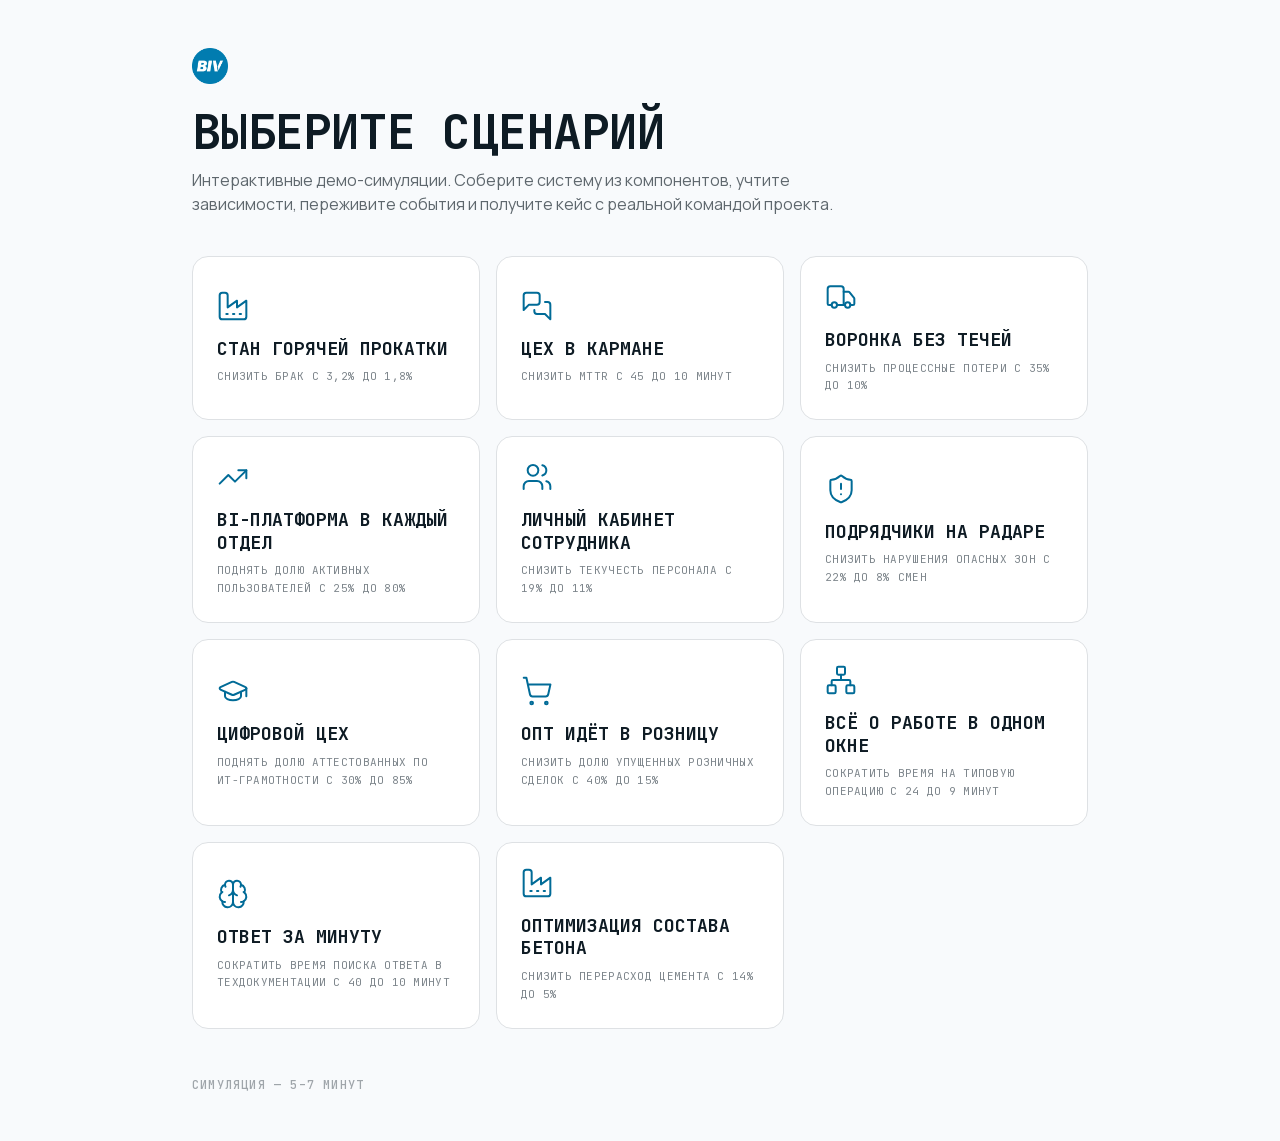
==== index.html @ 0da63e4d "build: обновить демо — шапка со ссылкой, логотип BIV, термин «симуляция» Пересобранная статика стенд" ====
<!doctype html>
<html lang="ru">
  <head>
    <meta charset="UTF-8" />
    <meta name="viewport" content="width=device-width, initial-scale=1.0" />
    <title>IT Solution Game</title>
    <script type="module" crossorigin src="./assets/index-BuNEeZ0d.js"></script>
    <link rel="stylesheet" crossorigin href="./assets/index-Bn4fRxnY.css">
  </head>
  <body>
    <div id="root"></div>
  </body>
</html>
---- assets/index-Bn4fRxnY.css ----
@font-face{font-family:Manrope;font-style:normal;font-weight:400;font-display:swap;src:url(./Manrope-400-cyrillic-DJ9PYDpy.woff2) format("woff2");unicode-range:U+0301,U+0400-045F,U+0490-0491,U+04B0-04B1,U+2116}@font-face{font-family:Manrope;font-style:normal;font-weight:400;font-display:swap;src:url(./Manrope-400-latin-C46ZzDBF.woff2) format("woff2");unicode-range:U+0000-00FF,U+0131,U+0152-0153,U+02BB-02BC,U+02C6,U+02DA,U+02DC,U+0304,U+0308,U+0329,U+2000-206F,U+20AC,U+2122,U+2191,U+2193,U+2212,U+2215,U+FEFF,U+FFFD}@font-face{font-family:Manrope;font-style:normal;font-weight:500;font-display:swap;src:url(./Manrope-400-cyrillic-DJ9PYDpy.woff2) format("woff2");unicode-range:U+0301,U+0400-045F,U+0490-0491,U+04B0-04B1,U+2116}@font-face{font-family:Manrope;font-style:normal;font-weight:500;font-display:swap;src:url(./Manrope-400-latin-C46ZzDBF.woff2) format("woff2");unicode-range:U+0000-00FF,U+0131,U+0152-0153,U+02BB-02BC,U+02C6,U+02DA,U+02DC,U+0304,U+0308,U+0329,U+2000-206F,U+20AC,U+2122,U+2191,U+2193,U+2212,U+2215,U+FEFF,U+FFFD}@font-face{font-family:Manrope;font-style:normal;font-weight:600;font-display:swap;src:url(./Manrope-400-cyrillic-DJ9PYDpy.woff2) format("woff2");unicode-range:U+0301,U+0400-045F,U+0490-0491,U+04B0-04B1,U+2116}@font-face{font-family:Manrope;font-style:normal;font-weight:600;font-display:swap;src:url(./Manrope-400-latin-C46ZzDBF.woff2) format("woff2");unicode-range:U+0000-00FF,U+0131,U+0152-0153,U+02BB-02BC,U+02C6,U+02DA,U+02DC,U+0304,U+0308,U+0329,U+2000-206F,U+20AC,U+2122,U+2191,U+2193,U+2212,U+2215,U+FEFF,U+FFFD}@font-face{font-family:Manrope;font-style:normal;font-weight:700;font-display:swap;src:url(./Manrope-400-cyrillic-DJ9PYDpy.woff2) format("woff2");unicode-range:U+0301,U+0400-045F,U+0490-0491,U+04B0-04B1,U+2116}@font-face{font-family:Manrope;font-style:normal;font-weight:700;font-display:swap;src:url(./Manrope-400-latin-C46ZzDBF.woff2) format("woff2");unicode-range:U+0000-00FF,U+0131,U+0152-0153,U+02BB-02BC,U+02C6,U+02DA,U+02DC,U+0304,U+0308,U+0329,U+2000-206F,U+20AC,U+2122,U+2191,U+2193,U+2212,U+2215,U+FEFF,U+FFFD}@font-face{font-family:Manrope;font-style:normal;font-weight:800;font-display:swap;src:url(./Manrope-400-cyrillic-DJ9PYDpy.woff2) format("woff2");unicode-range:U+0301,U+0400-045F,U+0490-0491,U+04B0-04B1,U+2116}@font-face{font-family:Manrope;font-style:normal;font-weight:800;font-display:swap;src:url(./Manrope-400-latin-C46ZzDBF.woff2) format("woff2");unicode-range:U+0000-00FF,U+0131,U+0152-0153,U+02BB-02BC,U+02C6,U+02DA,U+02DC,U+0304,U+0308,U+0329,U+2000-206F,U+20AC,U+2122,U+2191,U+2193,U+2212,U+2215,U+FEFF,U+FFFD}@font-face{font-family:JetBrains Mono;font-style:normal;font-weight:400;font-display:swap;src:url(./JetBrainsMono-400-cyrillic-D2jMJ_bk.woff2) format("woff2");unicode-range:U+0301,U+0400-045F,U+0490-0491,U+04B0-04B1,U+2116}@font-face{font-family:JetBrains Mono;font-style:normal;font-weight:400;font-display:swap;src:url(./JetBrainsMono-400-latin-Db4Uuiha.woff2) format("woff2");unicode-range:U+0000-00FF,U+0131,U+0152-0153,U+02BB-02BC,U+02C6,U+02DA,U+02DC,U+0304,U+0308,U+0329,U+2000-206F,U+20AC,U+2122,U+2191,U+2193,U+2212,U+2215,U+FEFF,U+FFFD}@font-face{font-family:JetBrains Mono;font-style:normal;font-weight:500;font-display:swap;src:url(./JetBrainsMono-400-cyrillic-D2jMJ_bk.woff2) format("woff2");unicode-range:U+0301,U+0400-045F,U+0490-0491,U+04B0-04B1,U+2116}@font-face{font-family:JetBrains Mono;font-style:normal;font-weight:500;font-display:swap;src:url(./JetBrainsMono-400-latin-Db4Uuiha.woff2) format("woff2");unicode-range:U+0000-00FF,U+0131,U+0152-0153,U+02BB-02BC,U+02C6,U+02DA,U+02DC,U+0304,U+0308,U+0329,U+2000-206F,U+20AC,U+2122,U+2191,U+2193,U+2212,U+2215,U+FEFF,U+FFFD}@font-face{font-family:JetBrains Mono;font-style:normal;font-weight:700;font-display:swap;src:url(./JetBrainsMono-400-cyrillic-D2jMJ_bk.woff2) format("woff2");unicode-range:U+0301,U+0400-045F,U+0490-0491,U+04B0-04B1,U+2116}@font-face{font-family:JetBrains Mono;font-style:normal;font-weight:700;font-display:swap;src:url(./JetBrainsMono-400-latin-Db4Uuiha.woff2) format("woff2");unicode-range:U+0000-00FF,U+0131,U+0152-0153,U+02BB-02BC,U+02C6,U+02DA,U+02DC,U+0304,U+0308,U+0329,U+2000-206F,U+20AC,U+2122,U+2191,U+2193,U+2212,U+2215,U+FEFF,U+FFFD}*,:before,:after{--tw-border-spacing-x:0;--tw-border-spacing-y:0;--tw-translate-x:0;--tw-translate-y:0;--tw-rotate:0;--tw-skew-x:0;--tw-skew-y:0;--tw-scale-x:1;--tw-scale-y:1;--tw-pan-x: ;--tw-pan-y: ;--tw-pinch-zoom: ;--tw-scroll-snap-strictness:proximity;--tw-gradient-from-position: ;--tw-gradient-via-position: ;--tw-gradient-to-position: ;--tw-ordinal: ;--tw-slashed-zero: ;--tw-numeric-figure: ;--tw-numeric-spacing: ;--tw-numeric-fraction: ;--tw-ring-inset: ;--tw-ring-offset-width:0px;--tw-ring-offset-color:#fff;--tw-ring-color:rgb(59 130 246 / .5);--tw-ring-offset-shadow:0 0 #0000;--tw-ring-shadow:0 0 #0000;--tw-shadow:0 0 #0000;--tw-shadow-colored:0 0 #0000;--tw-blur: ;--tw-brightness: ;--tw-contrast: ;--tw-grayscale: ;--tw-hue-rotate: ;--tw-invert: ;--tw-saturate: ;--tw-sepia: ;--tw-drop-shadow: ;--tw-backdrop-blur: ;--tw-backdrop-brightness: ;--tw-backdrop-contrast: ;--tw-backdrop-grayscale: ;--tw-backdrop-hue-rotate: ;--tw-backdrop-invert: ;--tw-backdrop-opacity: ;--tw-backdrop-saturate: ;--tw-backdrop-sepia: ;--tw-contain-size: ;--tw-contain-layout: ;--tw-contain-paint: ;--tw-contain-style: }::backdrop{--tw-border-spacing-x:0;--tw-border-spacing-y:0;--tw-translate-x:0;--tw-translate-y:0;--tw-rotate:0;--tw-skew-x:0;--tw-skew-y:0;--tw-scale-x:1;--tw-scale-y:1;--tw-pan-x: ;--tw-pan-y: ;--tw-pinch-zoom: ;--tw-scroll-snap-strictness:proximity;--tw-gradient-from-position: ;--tw-gradient-via-position: ;--tw-gradient-to-position: ;--tw-ordinal: ;--tw-slashed-zero: ;--tw-numeric-figure: ;--tw-numeric-spacing: ;--tw-numeric-fraction: ;--tw-ring-inset: ;--tw-ring-offset-width:0px;--tw-ring-offset-color:#fff;--tw-ring-color:rgb(59 130 246 / .5);--tw-ring-offset-shadow:0 0 #0000;--tw-ring-shadow:0 0 #0000;--tw-shadow:0 0 #0000;--tw-shadow-colored:0 0 #0000;--tw-blur: ;--tw-brightness: ;--tw-contrast: ;--tw-grayscale: ;--tw-hue-rotate: ;--tw-invert: ;--tw-saturate: ;--tw-sepia: ;--tw-drop-shadow: ;--tw-backdrop-blur: ;--tw-backdrop-brightness: ;--tw-backdrop-contrast: ;--tw-backdrop-grayscale: ;--tw-backdrop-hue-rotate: ;--tw-backdrop-invert: ;--tw-backdrop-opacity: ;--tw-backdrop-saturate: ;--tw-backdrop-sepia: ;--tw-contain-size: ;--tw-contain-layout: ;--tw-contain-paint: ;--tw-contain-style: }*,:before,:after{box-sizing:border-box;border-width:0;border-style:solid;border-color:#e5e7eb}:before,:after{--tw-content: ""}html,:host{line-height:1.5;-webkit-text-size-adjust:100%;-moz-tab-size:4;-o-tab-size:4;tab-size:4;font-family:var(--font-sans);font-feature-settings:normal;font-variation-settings:normal;-webkit-tap-highlight-color:transparent}body{margin:0;line-height:inherit}hr{height:0;color:inherit;border-top-width:1px}abbr:where([title]){-webkit-text-decoration:underline dotted;text-decoration:underline dotted}h1,h2,h3,h4,h5,h6{font-size:inherit;font-weight:inherit}a{color:inherit;text-decoration:inherit}b,strong{font-weight:bolder}code,kbd,samp,pre{font-family:var(--font-mono);font-feature-settings:normal;font-variation-settings:normal;font-size:1em}small{font-size:80%}sub,sup{font-size:75%;line-height:0;position:relative;vertical-align:baseline}sub{bottom:-.25em}sup{top:-.5em}table{text-indent:0;border-color:inherit;border-collapse:collapse}button,input,optgroup,select,textarea{font-family:inherit;font-feature-settings:inherit;font-variation-settings:inherit;font-size:100%;font-weight:inherit;line-height:inherit;letter-spacing:inherit;color:inherit;margin:0;padding:0}button,select{text-transform:none}button,input:where([type=button]),input:where([type=reset]),input:where([type=submit]){-webkit-appearance:button;background-color:transparent;background-image:none}:-moz-focusring{outline:auto}:-moz-ui-invalid{box-shadow:none}progress{vertical-align:baseline}::-webkit-inner-spin-button,::-webkit-outer-spin-button{height:auto}[type=search]{-webkit-appearance:textfield;outline-offset:-2px}::-webkit-search-decoration{-webkit-appearance:none}::-webkit-file-upload-button{-webkit-appearance:button;font:inherit}summary{display:list-item}blockquote,dl,dd,h1,h2,h3,h4,h5,h6,hr,figure,p,pre{margin:0}fieldset{margin:0;padding:0}legend{padding:0}ol,ul,menu{list-style:none;margin:0;padding:0}dialog{padding:0}textarea{resize:vertical}input::-moz-placeholder,textarea::-moz-placeholder{opacity:1;color:#9ca3af}input::placeholder,textarea::placeholder{opacity:1;color:#9ca3af}button,[role=button]{cursor:pointer}:disabled{cursor:default}img,svg,video,canvas,audio,iframe,embed,object{display:block;vertical-align:middle}img,video{max-width:100%;height:auto}[hidden]:where(:not([hidden=until-found])){display:none}body{font-family:var(--font-sans);color:var(--neutral-900);background:#fff;-webkit-font-smoothing:antialiased}.visible{visibility:visible}.fixed{position:fixed}.absolute{position:absolute}.relative{position:relative}.sticky{position:sticky}.inset-0{top:0;right:0;bottom:0;left:0}.right-4{right:1rem}.top-0{top:0}.top-4{top:1rem}.z-40{z-index:40}.z-50{z-index:50}.mx-auto{margin-left:auto;margin-right:auto}.mb-1{margin-bottom:.25rem}.mb-10{margin-bottom:2.5rem}.mb-2{margin-bottom:.5rem}.mb-3{margin-bottom:.75rem}.mb-4{margin-bottom:1rem}.mb-5{margin-bottom:1.25rem}.mb-6{margin-bottom:1.5rem}.mb-8{margin-bottom:2rem}.mt-0\.5{margin-top:.125rem}.mt-1{margin-top:.25rem}.mt-12{margin-top:3rem}.mt-2{margin-top:.5rem}.mt-3{margin-top:.75rem}.mt-4{margin-top:1rem}.mt-5{margin-top:1.25rem}.mt-6{margin-top:1.5rem}.flex{display:flex}.inline-flex{display:inline-flex}.table{display:table}.grid{display:grid}.h-1{height:.25rem}.h-1\.5{height:.375rem}.h-14{height:3.5rem}.h-5{height:1.25rem}.h-64{height:16rem}.h-8{height:2rem}.h-9{height:2.25rem}.h-full{height:100%}.max-h-96{max-height:24rem}.max-h-\[40vh\]{max-height:40vh}.min-h-screen{min-height:100vh}.w-5{width:1.25rem}.w-auto{width:auto}.w-full{width:100%}.min-w-0{min-width:0px}.max-w-2xl{max-width:42rem}.max-w-4xl{max-width:56rem}.max-w-5xl{max-width:64rem}.max-w-6xl{max-width:72rem}.max-w-7xl{max-width:80rem}.max-w-md{max-width:28rem}.max-w-xl{max-width:36rem}.flex-1{flex:1 1 0%}.flex-shrink-0,.shrink-0{flex-shrink:0}.cursor-not-allowed{cursor:not-allowed}.cursor-pointer{cursor:pointer}.grid-cols-2{grid-template-columns:repeat(2,minmax(0,1fr))}.flex-wrap{flex-wrap:wrap}.items-start{align-items:flex-start}.items-center{align-items:center}.justify-center{justify-content:center}.justify-between{justify-content:space-between}.gap-1{gap:.25rem}.gap-1\.5{gap:.375rem}.gap-2{gap:.5rem}.gap-2\.5{gap:.625rem}.gap-3{gap:.75rem}.gap-4{gap:1rem}.gap-6{gap:1.5rem}.space-y-1>:not([hidden])~:not([hidden]){--tw-space-y-reverse:0;margin-top:calc(.25rem * calc(1 - var(--tw-space-y-reverse)));margin-bottom:calc(.25rem * var(--tw-space-y-reverse))}.space-y-2>:not([hidden])~:not([hidden]){--tw-space-y-reverse:0;margin-top:calc(.5rem * calc(1 - var(--tw-space-y-reverse)));margin-bottom:calc(.5rem * var(--tw-space-y-reverse))}.space-y-3>:not([hidden])~:not([hidden]){--tw-space-y-reverse:0;margin-top:calc(.75rem * calc(1 - var(--tw-space-y-reverse)));margin-bottom:calc(.75rem * var(--tw-space-y-reverse))}.space-y-4>:not([hidden])~:not([hidden]){--tw-space-y-reverse:0;margin-top:calc(1rem * calc(1 - var(--tw-space-y-reverse)));margin-bottom:calc(1rem * var(--tw-space-y-reverse))}.space-y-6>:not([hidden])~:not([hidden]){--tw-space-y-reverse:0;margin-top:calc(1.5rem * calc(1 - var(--tw-space-y-reverse)));margin-bottom:calc(1.5rem * var(--tw-space-y-reverse))}.self-start{align-self:flex-start}.overflow-x-auto{overflow-x:auto}.overflow-y-auto{overflow-y:auto}.truncate{overflow:hidden;text-overflow:ellipsis;white-space:nowrap}.whitespace-nowrap{white-space:nowrap}.rounded-2xl{border-radius:1rem}.rounded-full{border-radius:9999px}.rounded-lg{border-radius:.5rem}.rounded-md{border-radius:.375rem}.rounded-xl{border-radius:.75rem}.border{border-width:1px}.border-2{border-width:2px}.border-y{border-top-width:1px;border-bottom-width:1px}.border-b{border-bottom-width:1px}.border-t{border-top-width:1px}.border-amber-200{border-color:var(--warning-200)}.border-amber-400{border-color:var(--warning-400)}.border-emerald-200{border-color:var(--success-200)}.border-emerald-500{border-color:var(--success-500)}.border-orange-200{border-color:var(--accent-200)}.border-orange-500{border-color:var(--accent-500)}.border-orange-600{border-color:var(--accent-600)}.border-red-200{border-color:var(--danger-200)}.border-red-500{border-color:var(--danger-500)}.border-stone-100{border-color:var(--neutral-100)}.border-stone-200{border-color:var(--neutral-200)}.border-stone-300{border-color:var(--neutral-300)}.border-stone-900{border-color:var(--neutral-900)}.bg-amber-50{background-color:var(--warning-50)}.bg-black\/40{background-color:#0006}.bg-emerald-50{background-color:var(--success-50)}.bg-emerald-500{background-color:var(--success-500)}.bg-orange-50{background-color:var(--accent-50)}.bg-orange-500{background-color:var(--accent-500)}.bg-orange-600{background-color:var(--accent-600)}.bg-red-50{background-color:var(--danger-50)}.bg-stone-100{background-color:var(--neutral-100)}.bg-stone-50{background-color:var(--neutral-50)}.bg-stone-900{background-color:var(--neutral-900)}.bg-white{--tw-bg-opacity:1;background-color:rgb(255 255 255 / var(--tw-bg-opacity, 1))}.object-contain{-o-object-fit:contain;object-fit:contain}.p-10{padding:2.5rem}.p-2{padding:.5rem}.p-3{padding:.75rem}.p-4{padding:1rem}.p-5{padding:1.25rem}.p-6{padding:1.5rem}.px-1\.5{padding-left:.375rem;padding-right:.375rem}.px-2{padding-left:.5rem;padding-right:.5rem}.px-3{padding-left:.75rem;padding-right:.75rem}.px-4{padding-left:1rem;padding-right:1rem}.px-6{padding-left:1.5rem;padding-right:1.5rem}.px-8{padding-left:2rem;padding-right:2rem}.py-0\.5{padding-top:.125rem;padding-bottom:.125rem}.py-1{padding-top:.25rem;padding-bottom:.25rem}.py-1\.5{padding-top:.375rem;padding-bottom:.375rem}.py-12{padding-top:3rem;padding-bottom:3rem}.py-2{padding-top:.5rem;padding-bottom:.5rem}.py-3{padding-top:.75rem;padding-bottom:.75rem}.py-4{padding-top:1rem;padding-bottom:1rem}.py-6{padding-top:1.5rem;padding-bottom:1.5rem}.py-8{padding-top:2rem;padding-bottom:2rem}.pb-4{padding-bottom:1rem}.pr-1{padding-right:.25rem}.pr-2{padding-right:.5rem}.pt-3{padding-top:.75rem}.text-left{text-align:left}.text-center{text-align:center}.text-right{text-align:right}.text-2xl{font-size:1.5rem;line-height:2rem}.text-3xl{font-size:1.875rem;line-height:2.25rem}.text-4xl{font-size:2.25rem;line-height:2.5rem}.text-5xl{font-size:3rem;line-height:1}.text-\[10px\]{font-size:10px}.text-\[11px\]{font-size:11px}.text-\[9px\]{font-size:9px}.text-base{font-size:1rem;line-height:1.5rem}.text-lg{font-size:1.125rem;line-height:1.75rem}.text-sm{font-size:.875rem;line-height:1.25rem}.text-xl{font-size:1.25rem;line-height:1.75rem}.text-xs{font-size:.75rem;line-height:1rem}.font-bold{font-weight:700}.font-medium{font-weight:500}.font-normal{font-weight:400}.font-semibold{font-weight:600}.leading-none{line-height:1}.leading-relaxed{line-height:1.625}.leading-tight{line-height:1.25}.tracking-\[0\.3em\]{letter-spacing:.3em}.tracking-tight{letter-spacing:-.025em}.tracking-wide{letter-spacing:.025em}.tracking-widest{letter-spacing:.1em}.text-amber-600{color:var(--warning-600)}.text-emerald-400{color:var(--success-400)}.text-emerald-600{color:var(--success-600)}.text-emerald-700{color:var(--success-700)}.text-orange-400{color:var(--accent-400)}.text-orange-600{color:var(--accent-600)}.text-orange-700{color:var(--accent-700)}.text-red-500{color:var(--danger-500)}.text-red-600{color:var(--danger-600)}.text-red-700{color:var(--danger-700)}.text-stone-300{color:var(--neutral-300)}.text-stone-400{color:var(--neutral-400)}.text-stone-500{color:var(--neutral-500)}.text-stone-600{color:var(--neutral-600)}.text-stone-700{color:var(--neutral-700)}.text-stone-800{color:var(--neutral-800)}.text-stone-900{color:var(--neutral-900)}.text-white{--tw-text-opacity:1;color:rgb(255 255 255 / var(--tw-text-opacity, 1))}.antialiased{-webkit-font-smoothing:antialiased;-moz-osx-font-smoothing:grayscale}.accent-orange-600{accent-color:var(--accent-600)}.shadow-2xl{--tw-shadow:0 25px 50px -12px rgb(0 0 0 / .25);--tw-shadow-colored:0 25px 50px -12px var(--tw-shadow-color);box-shadow:var(--tw-ring-offset-shadow, 0 0 #0000),var(--tw-ring-shadow, 0 0 #0000),var(--tw-shadow)}.shadow-biv{--tw-shadow:0 8px 24px rgba(8,47,71,.1);--tw-shadow-colored:0 8px 24px var(--tw-shadow-color);box-shadow:var(--tw-ring-offset-shadow, 0 0 #0000),var(--tw-ring-shadow, 0 0 #0000),var(--tw-shadow)}.shadow-biv-lg{--tw-shadow:0 18px 48px rgba(8,47,71,.14);--tw-shadow-colored:0 18px 48px var(--tw-shadow-color);box-shadow:var(--tw-ring-offset-shadow, 0 0 #0000),var(--tw-ring-shadow, 0 0 #0000),var(--tw-shadow)}.shadow-sm{--tw-shadow:0 1px 2px 0 rgb(0 0 0 / .05);--tw-shadow-colored:0 1px 2px 0 var(--tw-shadow-color);box-shadow:var(--tw-ring-offset-shadow, 0 0 #0000),var(--tw-ring-shadow, 0 0 #0000),var(--tw-shadow)}.ring-1{--tw-ring-offset-shadow:var(--tw-ring-inset) 0 0 0 var(--tw-ring-offset-width) var(--tw-ring-offset-color);--tw-ring-shadow:var(--tw-ring-inset) 0 0 0 calc(1px + var(--tw-ring-offset-width)) var(--tw-ring-color);box-shadow:var(--tw-ring-offset-shadow),var(--tw-ring-shadow),var(--tw-shadow, 0 0 #0000)}.ring-orange-500{--tw-ring-color:var(--accent-500)}.filter{filter:var(--tw-blur) var(--tw-brightness) var(--tw-contrast) var(--tw-grayscale) var(--tw-hue-rotate) var(--tw-invert) var(--tw-saturate) var(--tw-sepia) var(--tw-drop-shadow)}.backdrop-blur-sm{--tw-backdrop-blur:blur(4px);-webkit-backdrop-filter:var(--tw-backdrop-blur) var(--tw-backdrop-brightness) var(--tw-backdrop-contrast) var(--tw-backdrop-grayscale) var(--tw-backdrop-hue-rotate) var(--tw-backdrop-invert) var(--tw-backdrop-opacity) var(--tw-backdrop-saturate) var(--tw-backdrop-sepia);backdrop-filter:var(--tw-backdrop-blur) var(--tw-backdrop-brightness) var(--tw-backdrop-contrast) var(--tw-backdrop-grayscale) var(--tw-backdrop-hue-rotate) var(--tw-backdrop-invert) var(--tw-backdrop-opacity) var(--tw-backdrop-saturate) var(--tw-backdrop-sepia)}.transition{transition-property:color,background-color,border-color,text-decoration-color,fill,stroke,opacity,box-shadow,transform,filter,backdrop-filter;transition-timing-function:cubic-bezier(.4,0,.2,1);transition-duration:.15s}.transition-all{transition-property:all;transition-timing-function:cubic-bezier(.4,0,.2,1);transition-duration:.15s}.transition-transform{transition-property:transform;transition-timing-function:cubic-bezier(.4,0,.2,1);transition-duration:.15s}.duration-500{transition-duration:.5s}:root{--c-accent: #017cb0;--c-ink: #0e1b24;--c-bg: #f8fafc;--c-success: #1e9e6a;--c-warning: #e0a106;--c-danger: #d8412f;--font-sans: "Manrope", system-ui, sans-serif;--font-mono: "JetBrains Mono", monospace;--accent-50: color-mix(in srgb, var(--c-accent) 8%, white);--accent-100: color-mix(in srgb, var(--c-accent) 16%, white);--accent-200: color-mix(in srgb, var(--c-accent) 32%, white);--accent-300: color-mix(in srgb, var(--c-accent) 52%, white);--accent-400: color-mix(in srgb, var(--c-accent) 76%, white);--accent-500: var(--c-accent);--accent-600: color-mix(in srgb, var(--c-accent) 86%, black);--accent-700: color-mix(in srgb, var(--c-accent) 72%, black);--accent-800: color-mix(in srgb, var(--c-accent) 58%, black);--accent-900: color-mix(in srgb, var(--c-accent) 46%, black);--neutral-50: var(--c-bg);--neutral-100: color-mix(in srgb, var(--c-ink) 5%, var(--c-bg));--neutral-200: color-mix(in srgb, var(--c-ink) 11%, var(--c-bg));--neutral-300: color-mix(in srgb, var(--c-ink) 20%, var(--c-bg));--neutral-400: color-mix(in srgb, var(--c-ink) 38%, var(--c-bg));--neutral-500: color-mix(in srgb, var(--c-ink) 52%, var(--c-bg));--neutral-600: color-mix(in srgb, var(--c-ink) 66%, var(--c-bg));--neutral-700: color-mix(in srgb, var(--c-ink) 79%, var(--c-bg));--neutral-800: color-mix(in srgb, var(--c-ink) 90%, var(--c-bg));--neutral-900: var(--c-ink);--neutral-950: color-mix(in srgb, var(--c-ink) 80%, black);--success-50: color-mix(in srgb, var(--c-success) 12%, white);--success-200: color-mix(in srgb, var(--c-success) 40%, white);--success-400: color-mix(in srgb, var(--c-success) 78%, white);--success-500: var(--c-success);--success-600: color-mix(in srgb, var(--c-success) 86%, black);--success-700: color-mix(in srgb, var(--c-success) 72%, black);--success-800: color-mix(in srgb, var(--c-success) 58%, black);--warning-50: color-mix(in srgb, var(--c-warning) 14%, white);--warning-200: color-mix(in srgb, var(--c-warning) 42%, white);--warning-400: color-mix(in srgb, var(--c-warning) 80%, white);--warning-500: var(--c-warning);--warning-600: color-mix(in srgb, var(--c-warning) 86%, black);--warning-700: color-mix(in srgb, var(--c-warning) 72%, black);--danger-50: color-mix(in srgb, var(--c-danger) 12%, white);--danger-200: color-mix(in srgb, var(--c-danger) 40%, white);--danger-400: color-mix(in srgb, var(--c-danger) 78%, white);--danger-500: var(--c-danger);--danger-600: color-mix(in srgb, var(--c-danger) 86%, black);--danger-700: color-mix(in srgb, var(--c-danger) 72%, black)}.mono{font-family:var(--font-mono)}@keyframes pulse-accent{0%,to{box-shadow:0 0 color-mix(in srgb,var(--c-accent) 32%,transparent)}50%{box-shadow:0 0 0 14px color-mix(in srgb,var(--c-accent) 0%,transparent)}}.pulse-orange{animation:pulse-accent 2s infinite}.last\:border-0:last-child{border-width:0px}.hover\:border-amber-400:hover{border-color:var(--warning-400)}.hover\:border-orange-300:hover{border-color:var(--accent-300)}.hover\:border-stone-400:hover{border-color:var(--neutral-400)}.hover\:bg-amber-50:hover{background-color:var(--warning-50)}.hover\:bg-orange-700:hover{background-color:var(--accent-700)}.hover\:bg-stone-100:hover{background-color:var(--neutral-100)}.hover\:bg-stone-50:hover{background-color:var(--neutral-50)}.hover\:bg-stone-800:hover{background-color:var(--neutral-800)}.hover\:text-orange-600:hover{color:var(--accent-600)}.hover\:text-stone-900:hover{color:var(--neutral-900)}.hover\:shadow-biv:hover{--tw-shadow:0 8px 24px rgba(8,47,71,.1);--tw-shadow-colored:0 8px 24px var(--tw-shadow-color);box-shadow:var(--tw-ring-offset-shadow, 0 0 #0000),var(--tw-ring-shadow, 0 0 #0000),var(--tw-shadow)}.hover\:shadow-biv-blue:hover{--tw-shadow:0 14px 34px color-mix(in srgb, var(--c-accent) 30%, transparent);--tw-shadow-colored:0 14px 34px var(--tw-shadow-color);box-shadow:var(--tw-ring-offset-shadow, 0 0 #0000),var(--tw-ring-shadow, 0 0 #0000),var(--tw-shadow)}.focus\:border-orange-500:focus{border-color:var(--accent-500)}.focus\:outline-none:focus{outline:2px solid transparent;outline-offset:2px}.group:hover .group-hover\:translate-x-1{--tw-translate-x:.25rem;transform:translate(var(--tw-translate-x),var(--tw-translate-y)) rotate(var(--tw-rotate)) skew(var(--tw-skew-x)) skewY(var(--tw-skew-y)) scaleX(var(--tw-scale-x)) scaleY(var(--tw-scale-y))}@media (min-width: 640px){.sm\:grid-cols-2{grid-template-columns:repeat(2,minmax(0,1fr))}}@media (min-width: 768px){.md\:sticky{position:sticky}.md\:top-6{top:1.5rem}.md\:col-span-2{grid-column:span 2 / span 2}.md\:grid-cols-2{grid-template-columns:repeat(2,minmax(0,1fr))}.md\:grid-cols-3{grid-template-columns:repeat(3,minmax(0,1fr))}.md\:grid-cols-4{grid-template-columns:repeat(4,minmax(0,1fr))}.md\:p-8{padding:2rem}.md\:px-8{padding-left:2rem;padding-right:2rem}.md\:text-5xl{font-size:3rem;line-height:1}.md\:text-6xl{font-size:3.75rem;line-height:1}}
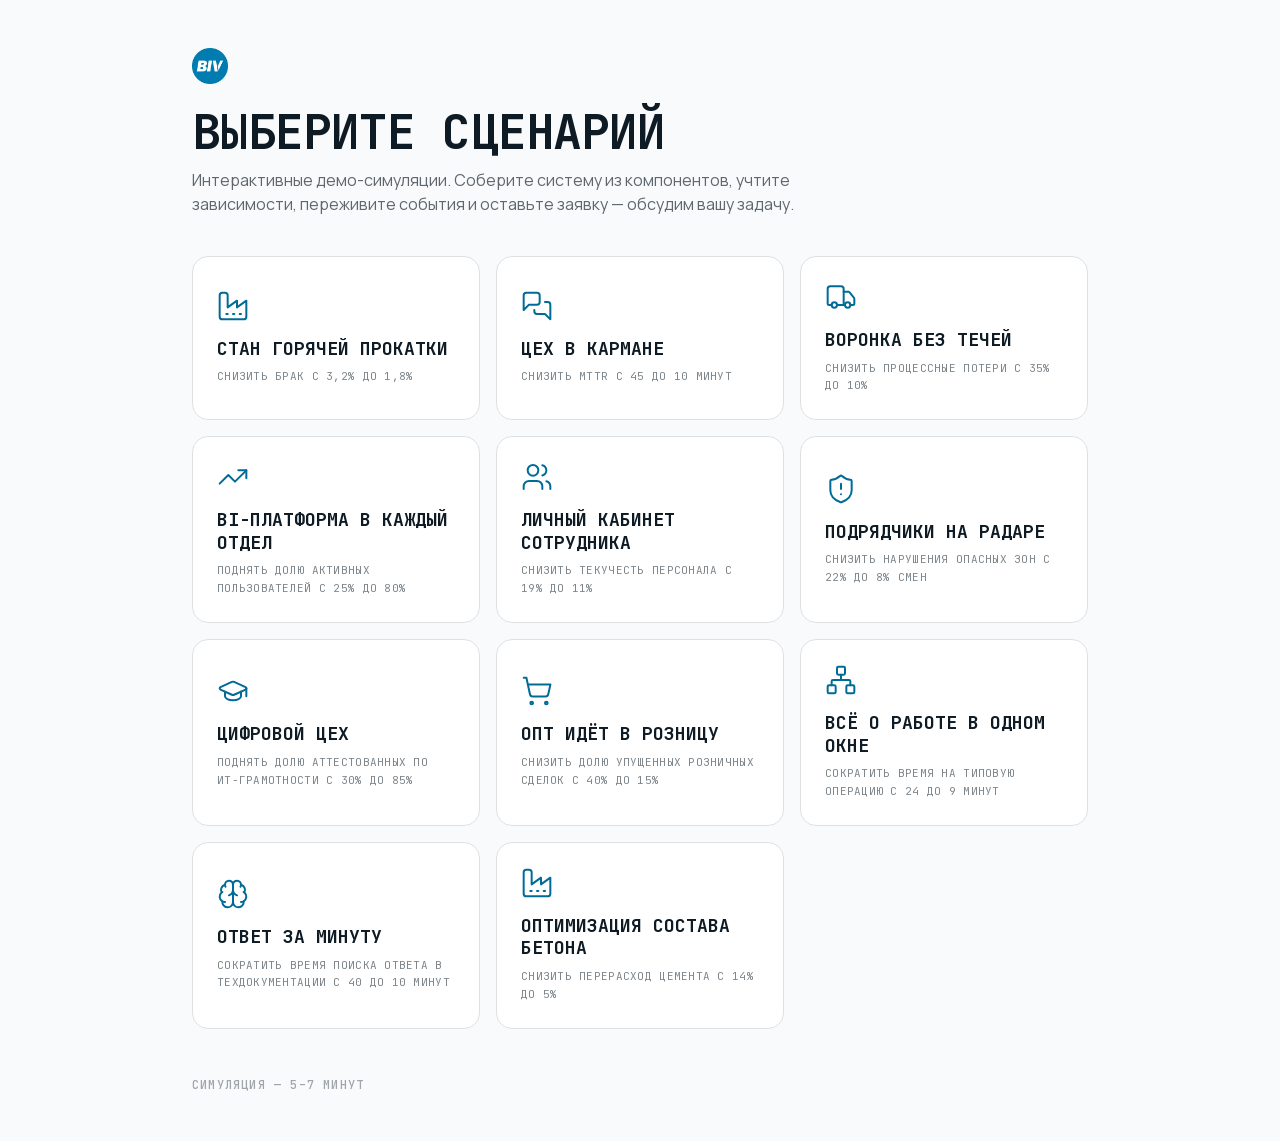
==== commit ed0d3550: "build: обновить демо — форма обратной связи + сбор заявок Пересобранная статика: форма обратной связ" ====
--- a/index.html
+++ b/index.html
@@ -4,8 +4,8 @@
     <meta charset="UTF-8" />
     <meta name="viewport" content="width=device-width, initial-scale=1.0" />
     <title>IT Solution Game</title>
-    <script type="module" crossorigin src="./assets/index-BuNEeZ0d.js"></script>
-    <link rel="stylesheet" crossorigin href="./assets/index-Bn4fRxnY.css">
+    <script type="module" crossorigin src="./assets/index-DrpolLdy.js"></script>
+    <link rel="stylesheet" crossorigin href="./assets/index-DO2dFub-.css">
   </head>
   <body>
     <div id="root"></div>
--- a/assets/index-DO2dFub-.css
+++ b/assets/index-DO2dFub-.css
@@ -0,0 +1 @@
+@font-face{font-family:Manrope;font-style:normal;font-weight:400;font-display:swap;src:url(./Manrope-400-cyrillic-DJ9PYDpy.woff2) format("woff2");unicode-range:U+0301,U+0400-045F,U+0490-0491,U+04B0-04B1,U+2116}@font-face{font-family:Manrope;font-style:normal;font-weight:400;font-display:swap;src:url(./Manrope-400-latin-C46ZzDBF.woff2) format("woff2");unicode-range:U+0000-00FF,U+0131,U+0152-0153,U+02BB-02BC,U+02C6,U+02DA,U+02DC,U+0304,U+0308,U+0329,U+2000-206F,U+20AC,U+2122,U+2191,U+2193,U+2212,U+2215,U+FEFF,U+FFFD}@font-face{font-family:Manrope;font-style:normal;font-weight:500;font-display:swap;src:url(./Manrope-400-cyrillic-DJ9PYDpy.woff2) format("woff2");unicode-range:U+0301,U+0400-045F,U+0490-0491,U+04B0-04B1,U+2116}@font-face{font-family:Manrope;font-style:normal;font-weight:500;font-display:swap;src:url(./Manrope-400-latin-C46ZzDBF.woff2) format("woff2");unicode-range:U+0000-00FF,U+0131,U+0152-0153,U+02BB-02BC,U+02C6,U+02DA,U+02DC,U+0304,U+0308,U+0329,U+2000-206F,U+20AC,U+2122,U+2191,U+2193,U+2212,U+2215,U+FEFF,U+FFFD}@font-face{font-family:Manrope;font-style:normal;font-weight:600;font-display:swap;src:url(./Manrope-400-cyrillic-DJ9PYDpy.woff2) format("woff2");unicode-range:U+0301,U+0400-045F,U+0490-0491,U+04B0-04B1,U+2116}@font-face{font-family:Manrope;font-style:normal;font-weight:600;font-display:swap;src:url(./Manrope-400-latin-C46ZzDBF.woff2) format("woff2");unicode-range:U+0000-00FF,U+0131,U+0152-0153,U+02BB-02BC,U+02C6,U+02DA,U+02DC,U+0304,U+0308,U+0329,U+2000-206F,U+20AC,U+2122,U+2191,U+2193,U+2212,U+2215,U+FEFF,U+FFFD}@font-face{font-family:Manrope;font-style:normal;font-weight:700;font-display:swap;src:url(./Manrope-400-cyrillic-DJ9PYDpy.woff2) format("woff2");unicode-range:U+0301,U+0400-045F,U+0490-0491,U+04B0-04B1,U+2116}@font-face{font-family:Manrope;font-style:normal;font-weight:700;font-display:swap;src:url(./Manrope-400-latin-C46ZzDBF.woff2) format("woff2");unicode-range:U+0000-00FF,U+0131,U+0152-0153,U+02BB-02BC,U+02C6,U+02DA,U+02DC,U+0304,U+0308,U+0329,U+2000-206F,U+20AC,U+2122,U+2191,U+2193,U+2212,U+2215,U+FEFF,U+FFFD}@font-face{font-family:Manrope;font-style:normal;font-weight:800;font-display:swap;src:url(./Manrope-400-cyrillic-DJ9PYDpy.woff2) format("woff2");unicode-range:U+0301,U+0400-045F,U+0490-0491,U+04B0-04B1,U+2116}@font-face{font-family:Manrope;font-style:normal;font-weight:800;font-display:swap;src:url(./Manrope-400-latin-C46ZzDBF.woff2) format("woff2");unicode-range:U+0000-00FF,U+0131,U+0152-0153,U+02BB-02BC,U+02C6,U+02DA,U+02DC,U+0304,U+0308,U+0329,U+2000-206F,U+20AC,U+2122,U+2191,U+2193,U+2212,U+2215,U+FEFF,U+FFFD}@font-face{font-family:JetBrains Mono;font-style:normal;font-weight:400;font-display:swap;src:url(./JetBrainsMono-400-cyrillic-D2jMJ_bk.woff2) format("woff2");unicode-range:U+0301,U+0400-045F,U+0490-0491,U+04B0-04B1,U+2116}@font-face{font-family:JetBrains Mono;font-style:normal;font-weight:400;font-display:swap;src:url(./JetBrainsMono-400-latin-Db4Uuiha.woff2) format("woff2");unicode-range:U+0000-00FF,U+0131,U+0152-0153,U+02BB-02BC,U+02C6,U+02DA,U+02DC,U+0304,U+0308,U+0329,U+2000-206F,U+20AC,U+2122,U+2191,U+2193,U+2212,U+2215,U+FEFF,U+FFFD}@font-face{font-family:JetBrains Mono;font-style:normal;font-weight:500;font-display:swap;src:url(./JetBrainsMono-400-cyrillic-D2jMJ_bk.woff2) format("woff2");unicode-range:U+0301,U+0400-045F,U+0490-0491,U+04B0-04B1,U+2116}@font-face{font-family:JetBrains Mono;font-style:normal;font-weight:500;font-display:swap;src:url(./JetBrainsMono-400-latin-Db4Uuiha.woff2) format("woff2");unicode-range:U+0000-00FF,U+0131,U+0152-0153,U+02BB-02BC,U+02C6,U+02DA,U+02DC,U+0304,U+0308,U+0329,U+2000-206F,U+20AC,U+2122,U+2191,U+2193,U+2212,U+2215,U+FEFF,U+FFFD}@font-face{font-family:JetBrains Mono;font-style:normal;font-weight:700;font-display:swap;src:url(./JetBrainsMono-400-cyrillic-D2jMJ_bk.woff2) format("woff2");unicode-range:U+0301,U+0400-045F,U+0490-0491,U+04B0-04B1,U+2116}@font-face{font-family:JetBrains Mono;font-style:normal;font-weight:700;font-display:swap;src:url(./JetBrainsMono-400-latin-Db4Uuiha.woff2) format("woff2");unicode-range:U+0000-00FF,U+0131,U+0152-0153,U+02BB-02BC,U+02C6,U+02DA,U+02DC,U+0304,U+0308,U+0329,U+2000-206F,U+20AC,U+2122,U+2191,U+2193,U+2212,U+2215,U+FEFF,U+FFFD}*,:before,:after{--tw-border-spacing-x:0;--tw-border-spacing-y:0;--tw-translate-x:0;--tw-translate-y:0;--tw-rotate:0;--tw-skew-x:0;--tw-skew-y:0;--tw-scale-x:1;--tw-scale-y:1;--tw-pan-x: ;--tw-pan-y: ;--tw-pinch-zoom: ;--tw-scroll-snap-strictness:proximity;--tw-gradient-from-position: ;--tw-gradient-via-position: ;--tw-gradient-to-position: ;--tw-ordinal: ;--tw-slashed-zero: ;--tw-numeric-figure: ;--tw-numeric-spacing: ;--tw-numeric-fraction: ;--tw-ring-inset: ;--tw-ring-offset-width:0px;--tw-ring-offset-color:#fff;--tw-ring-color:rgb(59 130 246 / .5);--tw-ring-offset-shadow:0 0 #0000;--tw-ring-shadow:0 0 #0000;--tw-shadow:0 0 #0000;--tw-shadow-colored:0 0 #0000;--tw-blur: ;--tw-brightness: ;--tw-contrast: ;--tw-grayscale: ;--tw-hue-rotate: ;--tw-invert: ;--tw-saturate: ;--tw-sepia: ;--tw-drop-shadow: ;--tw-backdrop-blur: ;--tw-backdrop-brightness: ;--tw-backdrop-contrast: ;--tw-backdrop-grayscale: ;--tw-backdrop-hue-rotate: ;--tw-backdrop-invert: ;--tw-backdrop-opacity: ;--tw-backdrop-saturate: ;--tw-backdrop-sepia: ;--tw-contain-size: ;--tw-contain-layout: ;--tw-contain-paint: ;--tw-contain-style: }::backdrop{--tw-border-spacing-x:0;--tw-border-spacing-y:0;--tw-translate-x:0;--tw-translate-y:0;--tw-rotate:0;--tw-skew-x:0;--tw-skew-y:0;--tw-scale-x:1;--tw-scale-y:1;--tw-pan-x: ;--tw-pan-y: ;--tw-pinch-zoom: ;--tw-scroll-snap-strictness:proximity;--tw-gradient-from-position: ;--tw-gradient-via-position: ;--tw-gradient-to-position: ;--tw-ordinal: ;--tw-slashed-zero: ;--tw-numeric-figure: ;--tw-numeric-spacing: ;--tw-numeric-fraction: ;--tw-ring-inset: ;--tw-ring-offset-width:0px;--tw-ring-offset-color:#fff;--tw-ring-color:rgb(59 130 246 / .5);--tw-ring-offset-shadow:0 0 #0000;--tw-ring-shadow:0 0 #0000;--tw-shadow:0 0 #0000;--tw-shadow-colored:0 0 #0000;--tw-blur: ;--tw-brightness: ;--tw-contrast: ;--tw-grayscale: ;--tw-hue-rotate: ;--tw-invert: ;--tw-saturate: ;--tw-sepia: ;--tw-drop-shadow: ;--tw-backdrop-blur: ;--tw-backdrop-brightness: ;--tw-backdrop-contrast: ;--tw-backdrop-grayscale: ;--tw-backdrop-hue-rotate: ;--tw-backdrop-invert: ;--tw-backdrop-opacity: ;--tw-backdrop-saturate: ;--tw-backdrop-sepia: ;--tw-contain-size: ;--tw-contain-layout: ;--tw-contain-paint: ;--tw-contain-style: }*,:before,:after{box-sizing:border-box;border-width:0;border-style:solid;border-color:#e5e7eb}:before,:after{--tw-content: ""}html,:host{line-height:1.5;-webkit-text-size-adjust:100%;-moz-tab-size:4;-o-tab-size:4;tab-size:4;font-family:var(--font-sans);font-feature-settings:normal;font-variation-settings:normal;-webkit-tap-highlight-color:transparent}body{margin:0;line-height:inherit}hr{height:0;color:inherit;border-top-width:1px}abbr:where([title]){-webkit-text-decoration:underline dotted;text-decoration:underline dotted}h1,h2,h3,h4,h5,h6{font-size:inherit;font-weight:inherit}a{color:inherit;text-decoration:inherit}b,strong{font-weight:bolder}code,kbd,samp,pre{font-family:var(--font-mono);font-feature-settings:normal;font-variation-settings:normal;font-size:1em}small{font-size:80%}sub,sup{font-size:75%;line-height:0;position:relative;vertical-align:baseline}sub{bottom:-.25em}sup{top:-.5em}table{text-indent:0;border-color:inherit;border-collapse:collapse}button,input,optgroup,select,textarea{font-family:inherit;font-feature-settings:inherit;font-variation-settings:inherit;font-size:100%;font-weight:inherit;line-height:inherit;letter-spacing:inherit;color:inherit;margin:0;padding:0}button,select{text-transform:none}button,input:where([type=button]),input:where([type=reset]),input:where([type=submit]){-webkit-appearance:button;background-color:transparent;background-image:none}:-moz-focusring{outline:auto}:-moz-ui-invalid{box-shadow:none}progress{vertical-align:baseline}::-webkit-inner-spin-button,::-webkit-outer-spin-button{height:auto}[type=search]{-webkit-appearance:textfield;outline-offset:-2px}::-webkit-search-decoration{-webkit-appearance:none}::-webkit-file-upload-button{-webkit-appearance:button;font:inherit}summary{display:list-item}blockquote,dl,dd,h1,h2,h3,h4,h5,h6,hr,figure,p,pre{margin:0}fieldset{margin:0;padding:0}legend{padding:0}ol,ul,menu{list-style:none;margin:0;padding:0}dialog{padding:0}textarea{resize:vertical}input::-moz-placeholder,textarea::-moz-placeholder{opacity:1;color:#9ca3af}input::placeholder,textarea::placeholder{opacity:1;color:#9ca3af}button,[role=button]{cursor:pointer}:disabled{cursor:default}img,svg,video,canvas,audio,iframe,embed,object{display:block;vertical-align:middle}img,video{max-width:100%;height:auto}[hidden]:where(:not([hidden=until-found])){display:none}body{font-family:var(--font-sans);color:var(--neutral-900);background:#fff;-webkit-font-smoothing:antialiased}.visible{visibility:visible}.fixed{position:fixed}.absolute{position:absolute}.relative{position:relative}.sticky{position:sticky}.inset-0{top:0;right:0;bottom:0;left:0}.right-4{right:1rem}.top-0{top:0}.top-4{top:1rem}.z-40{z-index:40}.z-50{z-index:50}.mx-auto{margin-left:auto;margin-right:auto}.mb-1{margin-bottom:.25rem}.mb-10{margin-bottom:2.5rem}.mb-2{margin-bottom:.5rem}.mb-3{margin-bottom:.75rem}.mb-4{margin-bottom:1rem}.mb-5{margin-bottom:1.25rem}.mb-6{margin-bottom:1.5rem}.mb-8{margin-bottom:2rem}.mt-0\.5{margin-top:.125rem}.mt-1{margin-top:.25rem}.mt-12{margin-top:3rem}.mt-2{margin-top:.5rem}.mt-3{margin-top:.75rem}.mt-4{margin-top:1rem}.mt-5{margin-top:1.25rem}.flex{display:flex}.inline-flex{display:inline-flex}.table{display:table}.grid{display:grid}.h-1{height:.25rem}.h-1\.5{height:.375rem}.h-14{height:3.5rem}.h-5{height:1.25rem}.h-64{height:16rem}.h-8{height:2rem}.h-9{height:2.25rem}.h-full{height:100%}.max-h-96{max-height:24rem}.max-h-\[40vh\]{max-height:40vh}.min-h-screen{min-height:100vh}.w-5{width:1.25rem}.w-auto{width:auto}.w-full{width:100%}.min-w-0{min-width:0px}.max-w-2xl{max-width:42rem}.max-w-4xl{max-width:56rem}.max-w-5xl{max-width:64rem}.max-w-6xl{max-width:72rem}.max-w-7xl{max-width:80rem}.max-w-md{max-width:28rem}.max-w-xl{max-width:36rem}.max-w-xs{max-width:20rem}.flex-1{flex:1 1 0%}.flex-shrink-0,.shrink-0{flex-shrink:0}.cursor-not-allowed{cursor:not-allowed}.cursor-pointer{cursor:pointer}.resize-y{resize:vertical}.grid-cols-2{grid-template-columns:repeat(2,minmax(0,1fr))}.flex-wrap{flex-wrap:wrap}.items-start{align-items:flex-start}.items-center{align-items:center}.justify-center{justify-content:center}.justify-between{justify-content:space-between}.gap-1{gap:.25rem}.gap-1\.5{gap:.375rem}.gap-2{gap:.5rem}.gap-2\.5{gap:.625rem}.gap-3{gap:.75rem}.gap-4{gap:1rem}.gap-6{gap:1.5rem}.space-y-2>:not([hidden])~:not([hidden]){--tw-space-y-reverse:0;margin-top:calc(.5rem * calc(1 - var(--tw-space-y-reverse)));margin-bottom:calc(.5rem * var(--tw-space-y-reverse))}.space-y-3>:not([hidden])~:not([hidden]){--tw-space-y-reverse:0;margin-top:calc(.75rem * calc(1 - var(--tw-space-y-reverse)));margin-bottom:calc(.75rem * var(--tw-space-y-reverse))}.space-y-4>:not([hidden])~:not([hidden]){--tw-space-y-reverse:0;margin-top:calc(1rem * calc(1 - var(--tw-space-y-reverse)));margin-bottom:calc(1rem * var(--tw-space-y-reverse))}.space-y-6>:not([hidden])~:not([hidden]){--tw-space-y-reverse:0;margin-top:calc(1.5rem * calc(1 - var(--tw-space-y-reverse)));margin-bottom:calc(1.5rem * var(--tw-space-y-reverse))}.self-start{align-self:flex-start}.overflow-x-auto{overflow-x:auto}.overflow-y-auto{overflow-y:auto}.truncate{overflow:hidden;text-overflow:ellipsis;white-space:nowrap}.whitespace-nowrap{white-space:nowrap}.rounded-2xl{border-radius:1rem}.rounded-full{border-radius:9999px}.rounded-lg{border-radius:.5rem}.rounded-md{border-radius:.375rem}.rounded-xl{border-radius:.75rem}.border{border-width:1px}.border-2{border-width:2px}.border-b{border-bottom-width:1px}.border-t{border-top-width:1px}.border-amber-200{border-color:var(--warning-200)}.border-amber-400{border-color:var(--warning-400)}.border-emerald-200{border-color:var(--success-200)}.border-emerald-500{border-color:var(--success-500)}.border-orange-200{border-color:var(--accent-200)}.border-orange-500{border-color:var(--accent-500)}.border-orange-600{border-color:var(--accent-600)}.border-red-200{border-color:var(--danger-200)}.border-red-500{border-color:var(--danger-500)}.border-stone-100{border-color:var(--neutral-100)}.border-stone-200{border-color:var(--neutral-200)}.border-stone-300{border-color:var(--neutral-300)}.border-stone-900{border-color:var(--neutral-900)}.bg-amber-50{background-color:var(--warning-50)}.bg-black\/40{background-color:#0006}.bg-emerald-50{background-color:var(--success-50)}.bg-emerald-500{background-color:var(--success-500)}.bg-orange-50{background-color:var(--accent-50)}.bg-orange-500{background-color:var(--accent-500)}.bg-orange-600{background-color:var(--accent-600)}.bg-red-50{background-color:var(--danger-50)}.bg-stone-100{background-color:var(--neutral-100)}.bg-stone-50{background-color:var(--neutral-50)}.bg-stone-900{background-color:var(--neutral-900)}.bg-white{--tw-bg-opacity:1;background-color:rgb(255 255 255 / var(--tw-bg-opacity, 1))}.object-contain{-o-object-fit:contain;object-fit:contain}.p-10{padding:2.5rem}.p-2{padding:.5rem}.p-3{padding:.75rem}.p-4{padding:1rem}.p-5{padding:1.25rem}.p-6{padding:1.5rem}.px-1\.5{padding-left:.375rem;padding-right:.375rem}.px-2{padding-left:.5rem;padding-right:.5rem}.px-3{padding-left:.75rem;padding-right:.75rem}.px-4{padding-left:1rem;padding-right:1rem}.px-5{padding-left:1.25rem;padding-right:1.25rem}.px-6{padding-left:1.5rem;padding-right:1.5rem}.px-8{padding-left:2rem;padding-right:2rem}.py-0\.5{padding-top:.125rem;padding-bottom:.125rem}.py-1{padding-top:.25rem;padding-bottom:.25rem}.py-1\.5{padding-top:.375rem;padding-bottom:.375rem}.py-12{padding-top:3rem;padding-bottom:3rem}.py-2{padding-top:.5rem;padding-bottom:.5rem}.py-2\.5{padding-top:.625rem;padding-bottom:.625rem}.py-3{padding-top:.75rem;padding-bottom:.75rem}.py-4{padding-top:1rem;padding-bottom:1rem}.py-6{padding-top:1.5rem;padding-bottom:1.5rem}.py-8{padding-top:2rem;padding-bottom:2rem}.pb-4{padding-bottom:1rem}.pr-1{padding-right:.25rem}.pr-2{padding-right:.5rem}.pt-3{padding-top:.75rem}.text-left{text-align:left}.text-center{text-align:center}.text-right{text-align:right}.align-top{vertical-align:top}.text-2xl{font-size:1.5rem;line-height:2rem}.text-3xl{font-size:1.875rem;line-height:2.25rem}.text-4xl{font-size:2.25rem;line-height:2.5rem}.text-5xl{font-size:3rem;line-height:1}.text-\[10px\]{font-size:10px}.text-\[11px\]{font-size:11px}.text-\[9px\]{font-size:9px}.text-base{font-size:1rem;line-height:1.5rem}.text-lg{font-size:1.125rem;line-height:1.75rem}.text-sm{font-size:.875rem;line-height:1.25rem}.text-xl{font-size:1.25rem;line-height:1.75rem}.text-xs{font-size:.75rem;line-height:1rem}.font-bold{font-weight:700}.font-medium{font-weight:500}.font-normal{font-weight:400}.font-semibold{font-weight:600}.leading-none{line-height:1}.leading-relaxed{line-height:1.625}.leading-tight{line-height:1.25}.tracking-\[0\.3em\]{letter-spacing:.3em}.tracking-tight{letter-spacing:-.025em}.tracking-wide{letter-spacing:.025em}.tracking-widest{letter-spacing:.1em}.text-amber-600{color:var(--warning-600)}.text-emerald-400{color:var(--success-400)}.text-emerald-600{color:var(--success-600)}.text-emerald-700{color:var(--success-700)}.text-orange-600{color:var(--accent-600)}.text-orange-700{color:var(--accent-700)}.text-red-500{color:var(--danger-500)}.text-red-600{color:var(--danger-600)}.text-red-700{color:var(--danger-700)}.text-stone-300{color:var(--neutral-300)}.text-stone-400{color:var(--neutral-400)}.text-stone-500{color:var(--neutral-500)}.text-stone-600{color:var(--neutral-600)}.text-stone-700{color:var(--neutral-700)}.text-stone-800{color:var(--neutral-800)}.text-stone-900{color:var(--neutral-900)}.text-white{--tw-text-opacity:1;color:rgb(255 255 255 / var(--tw-text-opacity, 1))}.antialiased{-webkit-font-smoothing:antialiased;-moz-osx-font-smoothing:grayscale}.accent-orange-600{accent-color:var(--accent-600)}.shadow-2xl{--tw-shadow:0 25px 50px -12px rgb(0 0 0 / .25);--tw-shadow-colored:0 25px 50px -12px var(--tw-shadow-color);box-shadow:var(--tw-ring-offset-shadow, 0 0 #0000),var(--tw-ring-shadow, 0 0 #0000),var(--tw-shadow)}.shadow-biv{--tw-shadow:0 8px 24px rgba(8,47,71,.1);--tw-shadow-colored:0 8px 24px var(--tw-shadow-color);box-shadow:var(--tw-ring-offset-shadow, 0 0 #0000),var(--tw-ring-shadow, 0 0 #0000),var(--tw-shadow)}.shadow-biv-lg{--tw-shadow:0 18px 48px rgba(8,47,71,.14);--tw-shadow-colored:0 18px 48px var(--tw-shadow-color);box-shadow:var(--tw-ring-offset-shadow, 0 0 #0000),var(--tw-ring-shadow, 0 0 #0000),var(--tw-shadow)}.shadow-sm{--tw-shadow:0 1px 2px 0 rgb(0 0 0 / .05);--tw-shadow-colored:0 1px 2px 0 var(--tw-shadow-color);box-shadow:var(--tw-ring-offset-shadow, 0 0 #0000),var(--tw-ring-shadow, 0 0 #0000),var(--tw-shadow)}.ring-1{--tw-ring-offset-shadow:var(--tw-ring-inset) 0 0 0 var(--tw-ring-offset-width) var(--tw-ring-offset-color);--tw-ring-shadow:var(--tw-ring-inset) 0 0 0 calc(1px + var(--tw-ring-offset-width)) var(--tw-ring-color);box-shadow:var(--tw-ring-offset-shadow),var(--tw-ring-shadow),var(--tw-shadow, 0 0 #0000)}.ring-orange-500{--tw-ring-color:var(--accent-500)}.filter{filter:var(--tw-blur) var(--tw-brightness) var(--tw-contrast) var(--tw-grayscale) var(--tw-hue-rotate) var(--tw-invert) var(--tw-saturate) var(--tw-sepia) var(--tw-drop-shadow)}.backdrop-blur-sm{--tw-backdrop-blur:blur(4px);-webkit-backdrop-filter:var(--tw-backdrop-blur) var(--tw-backdrop-brightness) var(--tw-backdrop-contrast) var(--tw-backdrop-grayscale) var(--tw-backdrop-hue-rotate) var(--tw-backdrop-invert) var(--tw-backdrop-opacity) var(--tw-backdrop-saturate) var(--tw-backdrop-sepia);backdrop-filter:var(--tw-backdrop-blur) var(--tw-backdrop-brightness) var(--tw-backdrop-contrast) var(--tw-backdrop-grayscale) var(--tw-backdrop-hue-rotate) var(--tw-backdrop-invert) var(--tw-backdrop-opacity) var(--tw-backdrop-saturate) var(--tw-backdrop-sepia)}.transition{transition-property:color,background-color,border-color,text-decoration-color,fill,stroke,opacity,box-shadow,transform,filter,backdrop-filter;transition-timing-function:cubic-bezier(.4,0,.2,1);transition-duration:.15s}.transition-all{transition-property:all;transition-timing-function:cubic-bezier(.4,0,.2,1);transition-duration:.15s}.transition-transform{transition-property:transform;transition-timing-function:cubic-bezier(.4,0,.2,1);transition-duration:.15s}.duration-500{transition-duration:.5s}:root{--c-accent: #017cb0;--c-ink: #0e1b24;--c-bg: #f8fafc;--c-success: #1e9e6a;--c-warning: #e0a106;--c-danger: #d8412f;--font-sans: "Manrope", system-ui, sans-serif;--font-mono: "JetBrains Mono", monospace;--accent-50: color-mix(in srgb, var(--c-accent) 8%, white);--accent-100: color-mix(in srgb, var(--c-accent) 16%, white);--accent-200: color-mix(in srgb, var(--c-accent) 32%, white);--accent-300: color-mix(in srgb, var(--c-accent) 52%, white);--accent-400: color-mix(in srgb, var(--c-accent) 76%, white);--accent-500: var(--c-accent);--accent-600: color-mix(in srgb, var(--c-accent) 86%, black);--accent-700: color-mix(in srgb, var(--c-accent) 72%, black);--accent-800: color-mix(in srgb, var(--c-accent) 58%, black);--accent-900: color-mix(in srgb, var(--c-accent) 46%, black);--neutral-50: var(--c-bg);--neutral-100: color-mix(in srgb, var(--c-ink) 5%, var(--c-bg));--neutral-200: color-mix(in srgb, var(--c-ink) 11%, var(--c-bg));--neutral-300: color-mix(in srgb, var(--c-ink) 20%, var(--c-bg));--neutral-400: color-mix(in srgb, var(--c-ink) 38%, var(--c-bg));--neutral-500: color-mix(in srgb, var(--c-ink) 52%, var(--c-bg));--neutral-600: color-mix(in srgb, var(--c-ink) 66%, var(--c-bg));--neutral-700: color-mix(in srgb, var(--c-ink) 79%, var(--c-bg));--neutral-800: color-mix(in srgb, var(--c-ink) 90%, var(--c-bg));--neutral-900: var(--c-ink);--neutral-950: color-mix(in srgb, var(--c-ink) 80%, black);--success-50: color-mix(in srgb, var(--c-success) 12%, white);--success-200: color-mix(in srgb, var(--c-success) 40%, white);--success-400: color-mix(in srgb, var(--c-success) 78%, white);--success-500: var(--c-success);--success-600: color-mix(in srgb, var(--c-success) 86%, black);--success-700: color-mix(in srgb, var(--c-success) 72%, black);--success-800: color-mix(in srgb, var(--c-success) 58%, black);--warning-50: color-mix(in srgb, var(--c-warning) 14%, white);--warning-200: color-mix(in srgb, var(--c-warning) 42%, white);--warning-400: color-mix(in srgb, var(--c-warning) 80%, white);--warning-500: var(--c-warning);--warning-600: color-mix(in srgb, var(--c-warning) 86%, black);--warning-700: color-mix(in srgb, var(--c-warning) 72%, black);--danger-50: color-mix(in srgb, var(--c-danger) 12%, white);--danger-200: color-mix(in srgb, var(--c-danger) 40%, white);--danger-400: color-mix(in srgb, var(--c-danger) 78%, white);--danger-500: var(--c-danger);--danger-600: color-mix(in srgb, var(--c-danger) 86%, black);--danger-700: color-mix(in srgb, var(--c-danger) 72%, black)}.mono{font-family:var(--font-mono)}@keyframes pulse-accent{0%,to{box-shadow:0 0 color-mix(in srgb,var(--c-accent) 32%,transparent)}50%{box-shadow:0 0 0 14px color-mix(in srgb,var(--c-accent) 0%,transparent)}}.pulse-orange{animation:pulse-accent 2s infinite}.last\:border-0:last-child{border-width:0px}.hover\:border-amber-400:hover{border-color:var(--warning-400)}.hover\:border-orange-300:hover{border-color:var(--accent-300)}.hover\:border-orange-400:hover{border-color:var(--accent-400)}.hover\:border-stone-400:hover{border-color:var(--neutral-400)}.hover\:bg-amber-50:hover{background-color:var(--warning-50)}.hover\:bg-orange-700:hover{background-color:var(--accent-700)}.hover\:bg-red-50:hover{background-color:var(--danger-50)}.hover\:bg-stone-100:hover{background-color:var(--neutral-100)}.hover\:bg-stone-50:hover{background-color:var(--neutral-50)}.hover\:bg-stone-800:hover{background-color:var(--neutral-800)}.hover\:text-orange-600:hover{color:var(--accent-600)}.hover\:text-stone-900:hover{color:var(--neutral-900)}.hover\:shadow-biv:hover{--tw-shadow:0 8px 24px rgba(8,47,71,.1);--tw-shadow-colored:0 8px 24px var(--tw-shadow-color);box-shadow:var(--tw-ring-offset-shadow, 0 0 #0000),var(--tw-ring-shadow, 0 0 #0000),var(--tw-shadow)}.hover\:shadow-biv-blue:hover{--tw-shadow:0 14px 34px color-mix(in srgb, var(--c-accent) 30%, transparent);--tw-shadow-colored:0 14px 34px var(--tw-shadow-color);box-shadow:var(--tw-ring-offset-shadow, 0 0 #0000),var(--tw-ring-shadow, 0 0 #0000),var(--tw-shadow)}.focus\:border-orange-500:focus{border-color:var(--accent-500)}.focus\:outline-none:focus{outline:2px solid transparent;outline-offset:2px}.disabled\:cursor-not-allowed:disabled{cursor:not-allowed}.disabled\:bg-stone-100:disabled{background-color:var(--neutral-100)}.disabled\:text-stone-400:disabled{color:var(--neutral-400)}.disabled\:opacity-40:disabled{opacity:.4}.group:hover .group-hover\:translate-x-1{--tw-translate-x:.25rem;transform:translate(var(--tw-translate-x),var(--tw-translate-y)) rotate(var(--tw-rotate)) skew(var(--tw-skew-x)) skewY(var(--tw-skew-y)) scaleX(var(--tw-scale-x)) scaleY(var(--tw-scale-y))}@media (min-width: 640px){.sm\:grid-cols-2{grid-template-columns:repeat(2,minmax(0,1fr))}}@media (min-width: 768px){.md\:sticky{position:sticky}.md\:top-6{top:1.5rem}.md\:col-span-2{grid-column:span 2 / span 2}.md\:grid-cols-3{grid-template-columns:repeat(3,minmax(0,1fr))}.md\:grid-cols-4{grid-template-columns:repeat(4,minmax(0,1fr))}.md\:p-8{padding:2rem}.md\:px-8{padding-left:2rem;padding-right:2rem}.md\:text-5xl{font-size:3rem;line-height:1}.md\:text-6xl{font-size:3.75rem;line-height:1}}
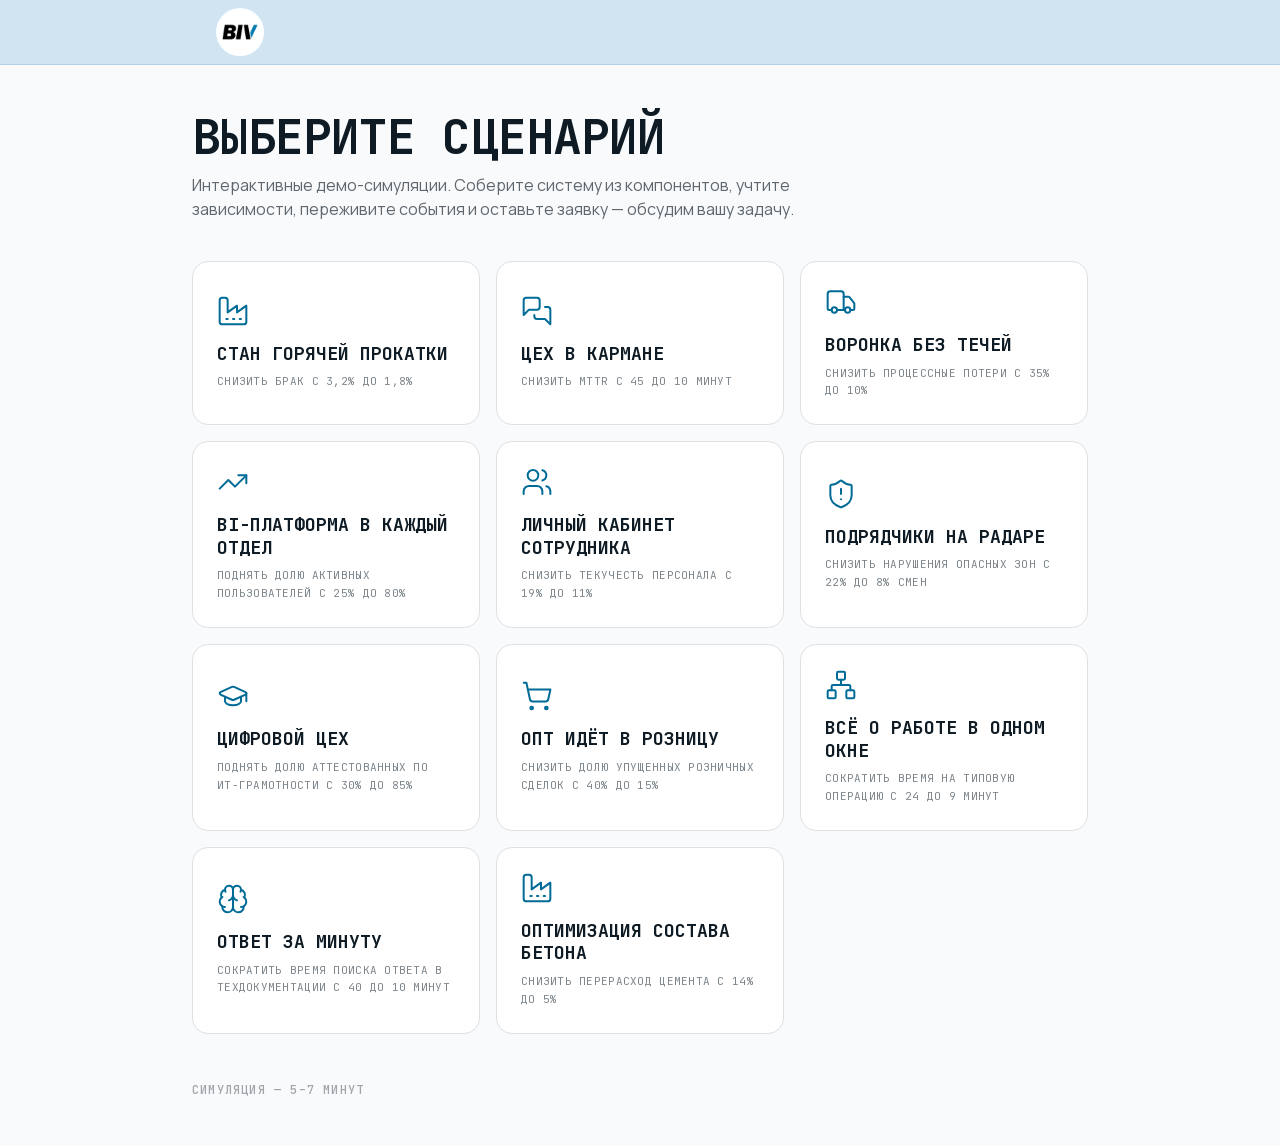
==== commit eb7e5780: "build: обновить демо — логотип BIV (белый круг), голубой хедер #D1E4F2, фиксы графика и корзины" ====
--- a/index.html
+++ b/index.html
@@ -4,8 +4,8 @@
     <meta charset="UTF-8" />
     <meta name="viewport" content="width=device-width, initial-scale=1.0" />
     <title>IT Solution Game</title>
-    <script type="module" crossorigin src="./assets/index-DrpolLdy.js"></script>
-    <link rel="stylesheet" crossorigin href="./assets/index-DO2dFub-.css">
+    <script type="module" crossorigin src="./assets/index-oMR1G1Jj.js"></script>
+    <link rel="stylesheet" crossorigin href="./assets/index-KyHY2jfR.css">
   </head>
   <body>
     <div id="root"></div>
--- a/assets/index-KyHY2jfR.css
+++ b/assets/index-KyHY2jfR.css
@@ -0,0 +1 @@
+@font-face{font-family:Manrope;font-style:normal;font-weight:400;font-display:swap;src:url(./Manrope-400-cyrillic-DJ9PYDpy.woff2) format("woff2");unicode-range:U+0301,U+0400-045F,U+0490-0491,U+04B0-04B1,U+2116}@font-face{font-family:Manrope;font-style:normal;font-weight:400;font-display:swap;src:url(./Manrope-400-latin-C46ZzDBF.woff2) format("woff2");unicode-range:U+0000-00FF,U+0131,U+0152-0153,U+02BB-02BC,U+02C6,U+02DA,U+02DC,U+0304,U+0308,U+0329,U+2000-206F,U+20AC,U+2122,U+2191,U+2193,U+2212,U+2215,U+FEFF,U+FFFD}@font-face{font-family:Manrope;font-style:normal;font-weight:500;font-display:swap;src:url(./Manrope-400-cyrillic-DJ9PYDpy.woff2) format("woff2");unicode-range:U+0301,U+0400-045F,U+0490-0491,U+04B0-04B1,U+2116}@font-face{font-family:Manrope;font-style:normal;font-weight:500;font-display:swap;src:url(./Manrope-400-latin-C46ZzDBF.woff2) format("woff2");unicode-range:U+0000-00FF,U+0131,U+0152-0153,U+02BB-02BC,U+02C6,U+02DA,U+02DC,U+0304,U+0308,U+0329,U+2000-206F,U+20AC,U+2122,U+2191,U+2193,U+2212,U+2215,U+FEFF,U+FFFD}@font-face{font-family:Manrope;font-style:normal;font-weight:600;font-display:swap;src:url(./Manrope-400-cyrillic-DJ9PYDpy.woff2) format("woff2");unicode-range:U+0301,U+0400-045F,U+0490-0491,U+04B0-04B1,U+2116}@font-face{font-family:Manrope;font-style:normal;font-weight:600;font-display:swap;src:url(./Manrope-400-latin-C46ZzDBF.woff2) format("woff2");unicode-range:U+0000-00FF,U+0131,U+0152-0153,U+02BB-02BC,U+02C6,U+02DA,U+02DC,U+0304,U+0308,U+0329,U+2000-206F,U+20AC,U+2122,U+2191,U+2193,U+2212,U+2215,U+FEFF,U+FFFD}@font-face{font-family:Manrope;font-style:normal;font-weight:700;font-display:swap;src:url(./Manrope-400-cyrillic-DJ9PYDpy.woff2) format("woff2");unicode-range:U+0301,U+0400-045F,U+0490-0491,U+04B0-04B1,U+2116}@font-face{font-family:Manrope;font-style:normal;font-weight:700;font-display:swap;src:url(./Manrope-400-latin-C46ZzDBF.woff2) format("woff2");unicode-range:U+0000-00FF,U+0131,U+0152-0153,U+02BB-02BC,U+02C6,U+02DA,U+02DC,U+0304,U+0308,U+0329,U+2000-206F,U+20AC,U+2122,U+2191,U+2193,U+2212,U+2215,U+FEFF,U+FFFD}@font-face{font-family:Manrope;font-style:normal;font-weight:800;font-display:swap;src:url(./Manrope-400-cyrillic-DJ9PYDpy.woff2) format("woff2");unicode-range:U+0301,U+0400-045F,U+0490-0491,U+04B0-04B1,U+2116}@font-face{font-family:Manrope;font-style:normal;font-weight:800;font-display:swap;src:url(./Manrope-400-latin-C46ZzDBF.woff2) format("woff2");unicode-range:U+0000-00FF,U+0131,U+0152-0153,U+02BB-02BC,U+02C6,U+02DA,U+02DC,U+0304,U+0308,U+0329,U+2000-206F,U+20AC,U+2122,U+2191,U+2193,U+2212,U+2215,U+FEFF,U+FFFD}@font-face{font-family:JetBrains Mono;font-style:normal;font-weight:400;font-display:swap;src:url(./JetBrainsMono-400-cyrillic-D2jMJ_bk.woff2) format("woff2");unicode-range:U+0301,U+0400-045F,U+0490-0491,U+04B0-04B1,U+2116}@font-face{font-family:JetBrains Mono;font-style:normal;font-weight:400;font-display:swap;src:url(./JetBrainsMono-400-latin-Db4Uuiha.woff2) format("woff2");unicode-range:U+0000-00FF,U+0131,U+0152-0153,U+02BB-02BC,U+02C6,U+02DA,U+02DC,U+0304,U+0308,U+0329,U+2000-206F,U+20AC,U+2122,U+2191,U+2193,U+2212,U+2215,U+FEFF,U+FFFD}@font-face{font-family:JetBrains Mono;font-style:normal;font-weight:500;font-display:swap;src:url(./JetBrainsMono-400-cyrillic-D2jMJ_bk.woff2) format("woff2");unicode-range:U+0301,U+0400-045F,U+0490-0491,U+04B0-04B1,U+2116}@font-face{font-family:JetBrains Mono;font-style:normal;font-weight:500;font-display:swap;src:url(./JetBrainsMono-400-latin-Db4Uuiha.woff2) format("woff2");unicode-range:U+0000-00FF,U+0131,U+0152-0153,U+02BB-02BC,U+02C6,U+02DA,U+02DC,U+0304,U+0308,U+0329,U+2000-206F,U+20AC,U+2122,U+2191,U+2193,U+2212,U+2215,U+FEFF,U+FFFD}@font-face{font-family:JetBrains Mono;font-style:normal;font-weight:700;font-display:swap;src:url(./JetBrainsMono-400-cyrillic-D2jMJ_bk.woff2) format("woff2");unicode-range:U+0301,U+0400-045F,U+0490-0491,U+04B0-04B1,U+2116}@font-face{font-family:JetBrains Mono;font-style:normal;font-weight:700;font-display:swap;src:url(./JetBrainsMono-400-latin-Db4Uuiha.woff2) format("woff2");unicode-range:U+0000-00FF,U+0131,U+0152-0153,U+02BB-02BC,U+02C6,U+02DA,U+02DC,U+0304,U+0308,U+0329,U+2000-206F,U+20AC,U+2122,U+2191,U+2193,U+2212,U+2215,U+FEFF,U+FFFD}*,:before,:after{--tw-border-spacing-x:0;--tw-border-spacing-y:0;--tw-translate-x:0;--tw-translate-y:0;--tw-rotate:0;--tw-skew-x:0;--tw-skew-y:0;--tw-scale-x:1;--tw-scale-y:1;--tw-pan-x: ;--tw-pan-y: ;--tw-pinch-zoom: ;--tw-scroll-snap-strictness:proximity;--tw-gradient-from-position: ;--tw-gradient-via-position: ;--tw-gradient-to-position: ;--tw-ordinal: ;--tw-slashed-zero: ;--tw-numeric-figure: ;--tw-numeric-spacing: ;--tw-numeric-fraction: ;--tw-ring-inset: ;--tw-ring-offset-width:0px;--tw-ring-offset-color:#fff;--tw-ring-color:rgb(59 130 246 / .5);--tw-ring-offset-shadow:0 0 #0000;--tw-ring-shadow:0 0 #0000;--tw-shadow:0 0 #0000;--tw-shadow-colored:0 0 #0000;--tw-blur: ;--tw-brightness: ;--tw-contrast: ;--tw-grayscale: ;--tw-hue-rotate: ;--tw-invert: ;--tw-saturate: ;--tw-sepia: ;--tw-drop-shadow: ;--tw-backdrop-blur: ;--tw-backdrop-brightness: ;--tw-backdrop-contrast: ;--tw-backdrop-grayscale: ;--tw-backdrop-hue-rotate: ;--tw-backdrop-invert: ;--tw-backdrop-opacity: ;--tw-backdrop-saturate: ;--tw-backdrop-sepia: ;--tw-contain-size: ;--tw-contain-layout: ;--tw-contain-paint: ;--tw-contain-style: }::backdrop{--tw-border-spacing-x:0;--tw-border-spacing-y:0;--tw-translate-x:0;--tw-translate-y:0;--tw-rotate:0;--tw-skew-x:0;--tw-skew-y:0;--tw-scale-x:1;--tw-scale-y:1;--tw-pan-x: ;--tw-pan-y: ;--tw-pinch-zoom: ;--tw-scroll-snap-strictness:proximity;--tw-gradient-from-position: ;--tw-gradient-via-position: ;--tw-gradient-to-position: ;--tw-ordinal: ;--tw-slashed-zero: ;--tw-numeric-figure: ;--tw-numeric-spacing: ;--tw-numeric-fraction: ;--tw-ring-inset: ;--tw-ring-offset-width:0px;--tw-ring-offset-color:#fff;--tw-ring-color:rgb(59 130 246 / .5);--tw-ring-offset-shadow:0 0 #0000;--tw-ring-shadow:0 0 #0000;--tw-shadow:0 0 #0000;--tw-shadow-colored:0 0 #0000;--tw-blur: ;--tw-brightness: ;--tw-contrast: ;--tw-grayscale: ;--tw-hue-rotate: ;--tw-invert: ;--tw-saturate: ;--tw-sepia: ;--tw-drop-shadow: ;--tw-backdrop-blur: ;--tw-backdrop-brightness: ;--tw-backdrop-contrast: ;--tw-backdrop-grayscale: ;--tw-backdrop-hue-rotate: ;--tw-backdrop-invert: ;--tw-backdrop-opacity: ;--tw-backdrop-saturate: ;--tw-backdrop-sepia: ;--tw-contain-size: ;--tw-contain-layout: ;--tw-contain-paint: ;--tw-contain-style: }*,:before,:after{box-sizing:border-box;border-width:0;border-style:solid;border-color:#e5e7eb}:before,:after{--tw-content: ""}html,:host{line-height:1.5;-webkit-text-size-adjust:100%;-moz-tab-size:4;-o-tab-size:4;tab-size:4;font-family:var(--font-sans);font-feature-settings:normal;font-variation-settings:normal;-webkit-tap-highlight-color:transparent}body{margin:0;line-height:inherit}hr{height:0;color:inherit;border-top-width:1px}abbr:where([title]){-webkit-text-decoration:underline dotted;text-decoration:underline dotted}h1,h2,h3,h4,h5,h6{font-size:inherit;font-weight:inherit}a{color:inherit;text-decoration:inherit}b,strong{font-weight:bolder}code,kbd,samp,pre{font-family:var(--font-mono);font-feature-settings:normal;font-variation-settings:normal;font-size:1em}small{font-size:80%}sub,sup{font-size:75%;line-height:0;position:relative;vertical-align:baseline}sub{bottom:-.25em}sup{top:-.5em}table{text-indent:0;border-color:inherit;border-collapse:collapse}button,input,optgroup,select,textarea{font-family:inherit;font-feature-settings:inherit;font-variation-settings:inherit;font-size:100%;font-weight:inherit;line-height:inherit;letter-spacing:inherit;color:inherit;margin:0;padding:0}button,select{text-transform:none}button,input:where([type=button]),input:where([type=reset]),input:where([type=submit]){-webkit-appearance:button;background-color:transparent;background-image:none}:-moz-focusring{outline:auto}:-moz-ui-invalid{box-shadow:none}progress{vertical-align:baseline}::-webkit-inner-spin-button,::-webkit-outer-spin-button{height:auto}[type=search]{-webkit-appearance:textfield;outline-offset:-2px}::-webkit-search-decoration{-webkit-appearance:none}::-webkit-file-upload-button{-webkit-appearance:button;font:inherit}summary{display:list-item}blockquote,dl,dd,h1,h2,h3,h4,h5,h6,hr,figure,p,pre{margin:0}fieldset{margin:0;padding:0}legend{padding:0}ol,ul,menu{list-style:none;margin:0;padding:0}dialog{padding:0}textarea{resize:vertical}input::-moz-placeholder,textarea::-moz-placeholder{opacity:1;color:#9ca3af}input::placeholder,textarea::placeholder{opacity:1;color:#9ca3af}button,[role=button]{cursor:pointer}:disabled{cursor:default}img,svg,video,canvas,audio,iframe,embed,object{display:block;vertical-align:middle}img,video{max-width:100%;height:auto}[hidden]:where(:not([hidden=until-found])){display:none}body{font-family:var(--font-sans);color:var(--neutral-900);background:#fff;-webkit-font-smoothing:antialiased}.visible{visibility:visible}.fixed{position:fixed}.absolute{position:absolute}.relative{position:relative}.sticky{position:sticky}.inset-0{top:0;right:0;bottom:0;left:0}.right-4{right:1rem}.top-0{top:0}.top-4{top:1rem}.z-40{z-index:40}.z-50{z-index:50}.mx-auto{margin-left:auto;margin-right:auto}.mb-1{margin-bottom:.25rem}.mb-10{margin-bottom:2.5rem}.mb-2{margin-bottom:.5rem}.mb-3{margin-bottom:.75rem}.mb-4{margin-bottom:1rem}.mb-5{margin-bottom:1.25rem}.mb-6{margin-bottom:1.5rem}.mb-8{margin-bottom:2rem}.mt-0\.5{margin-top:.125rem}.mt-1{margin-top:.25rem}.mt-12{margin-top:3rem}.mt-2{margin-top:.5rem}.mt-3{margin-top:.75rem}.mt-4{margin-top:1rem}.mt-5{margin-top:1.25rem}.flex{display:flex}.inline-flex{display:inline-flex}.table{display:table}.grid{display:grid}.h-1{height:.25rem}.h-1\.5{height:.375rem}.h-12{height:3rem}.h-16{height:4rem}.h-5{height:1.25rem}.h-64{height:16rem}.h-full{height:100%}.max-h-96{max-height:24rem}.max-h-\[40vh\]{max-height:40vh}.min-h-screen{min-height:100vh}.w-5{width:1.25rem}.w-auto{width:auto}.w-full{width:100%}.min-w-0{min-width:0px}.max-w-2xl{max-width:42rem}.max-w-4xl{max-width:56rem}.max-w-5xl{max-width:64rem}.max-w-6xl{max-width:72rem}.max-w-7xl{max-width:80rem}.max-w-md{max-width:28rem}.max-w-xl{max-width:36rem}.max-w-xs{max-width:20rem}.flex-1{flex:1 1 0%}.flex-shrink-0,.shrink-0{flex-shrink:0}.cursor-not-allowed{cursor:not-allowed}.cursor-pointer{cursor:pointer}.resize-y{resize:vertical}.grid-cols-2{grid-template-columns:repeat(2,minmax(0,1fr))}.flex-col{flex-direction:column}.flex-wrap{flex-wrap:wrap}.items-start{align-items:flex-start}.items-center{align-items:center}.justify-center{justify-content:center}.justify-between{justify-content:space-between}.gap-1{gap:.25rem}.gap-1\.5{gap:.375rem}.gap-2{gap:.5rem}.gap-2\.5{gap:.625rem}.gap-3{gap:.75rem}.gap-4{gap:1rem}.gap-6{gap:1.5rem}.space-y-2>:not([hidden])~:not([hidden]){--tw-space-y-reverse:0;margin-top:calc(.5rem * calc(1 - var(--tw-space-y-reverse)));margin-bottom:calc(.5rem * var(--tw-space-y-reverse))}.space-y-3>:not([hidden])~:not([hidden]){--tw-space-y-reverse:0;margin-top:calc(.75rem * calc(1 - var(--tw-space-y-reverse)));margin-bottom:calc(.75rem * var(--tw-space-y-reverse))}.space-y-4>:not([hidden])~:not([hidden]){--tw-space-y-reverse:0;margin-top:calc(1rem * calc(1 - var(--tw-space-y-reverse)));margin-bottom:calc(1rem * var(--tw-space-y-reverse))}.space-y-6>:not([hidden])~:not([hidden]){--tw-space-y-reverse:0;margin-top:calc(1.5rem * calc(1 - var(--tw-space-y-reverse)));margin-bottom:calc(1.5rem * var(--tw-space-y-reverse))}.self-start{align-self:flex-start}.overflow-x-auto{overflow-x:auto}.overflow-y-auto{overflow-y:auto}.truncate{overflow:hidden;text-overflow:ellipsis;white-space:nowrap}.whitespace-nowrap{white-space:nowrap}.rounded-2xl{border-radius:1rem}.rounded-full{border-radius:9999px}.rounded-lg{border-radius:.5rem}.rounded-md{border-radius:.375rem}.rounded-xl{border-radius:.75rem}.border{border-width:1px}.border-2{border-width:2px}.border-b{border-bottom-width:1px}.border-t{border-top-width:1px}.border-amber-200{border-color:var(--warning-200)}.border-amber-400{border-color:var(--warning-400)}.border-emerald-200{border-color:var(--success-200)}.border-emerald-500{border-color:var(--success-500)}.border-orange-200{border-color:var(--accent-200)}.border-orange-500{border-color:var(--accent-500)}.border-orange-600{border-color:var(--accent-600)}.border-red-200{border-color:var(--danger-200)}.border-red-500{border-color:var(--danger-500)}.border-stone-100{border-color:var(--neutral-100)}.border-stone-200{border-color:var(--neutral-200)}.border-stone-300{border-color:var(--neutral-300)}.border-stone-900{border-color:var(--neutral-900)}.bg-amber-50{background-color:var(--warning-50)}.bg-black\/40{background-color:#0006}.bg-emerald-50{background-color:var(--success-50)}.bg-emerald-500{background-color:var(--success-500)}.bg-orange-50{background-color:var(--accent-50)}.bg-orange-500{background-color:var(--accent-500)}.bg-orange-600{background-color:var(--accent-600)}.bg-red-50{background-color:var(--danger-50)}.bg-stone-100{background-color:var(--neutral-100)}.bg-stone-50{background-color:var(--neutral-50)}.bg-stone-900{background-color:var(--neutral-900)}.bg-white{--tw-bg-opacity:1;background-color:rgb(255 255 255 / var(--tw-bg-opacity, 1))}.object-contain{-o-object-fit:contain;object-fit:contain}.p-10{padding:2.5rem}.p-2{padding:.5rem}.p-3{padding:.75rem}.p-4{padding:1rem}.p-5{padding:1.25rem}.p-6{padding:1.5rem}.px-1\.5{padding-left:.375rem;padding-right:.375rem}.px-2{padding-left:.5rem;padding-right:.5rem}.px-3{padding-left:.75rem;padding-right:.75rem}.px-4{padding-left:1rem;padding-right:1rem}.px-5{padding-left:1.25rem;padding-right:1.25rem}.px-6{padding-left:1.5rem;padding-right:1.5rem}.px-8{padding-left:2rem;padding-right:2rem}.py-0\.5{padding-top:.125rem;padding-bottom:.125rem}.py-1{padding-top:.25rem;padding-bottom:.25rem}.py-1\.5{padding-top:.375rem;padding-bottom:.375rem}.py-12{padding-top:3rem;padding-bottom:3rem}.py-2{padding-top:.5rem;padding-bottom:.5rem}.py-2\.5{padding-top:.625rem;padding-bottom:.625rem}.py-3{padding-top:.75rem;padding-bottom:.75rem}.py-4{padding-top:1rem;padding-bottom:1rem}.py-6{padding-top:1.5rem;padding-bottom:1.5rem}.py-8{padding-top:2rem;padding-bottom:2rem}.pb-4{padding-bottom:1rem}.pr-1{padding-right:.25rem}.pr-2{padding-right:.5rem}.pt-3{padding-top:.75rem}.text-left{text-align:left}.text-center{text-align:center}.text-right{text-align:right}.align-top{vertical-align:top}.text-2xl{font-size:1.5rem;line-height:2rem}.text-3xl{font-size:1.875rem;line-height:2.25rem}.text-4xl{font-size:2.25rem;line-height:2.5rem}.text-5xl{font-size:3rem;line-height:1}.text-\[10px\]{font-size:10px}.text-\[11px\]{font-size:11px}.text-\[9px\]{font-size:9px}.text-base{font-size:1rem;line-height:1.5rem}.text-lg{font-size:1.125rem;line-height:1.75rem}.text-sm{font-size:.875rem;line-height:1.25rem}.text-xl{font-size:1.25rem;line-height:1.75rem}.text-xs{font-size:.75rem;line-height:1rem}.font-bold{font-weight:700}.font-medium{font-weight:500}.font-normal{font-weight:400}.font-semibold{font-weight:600}.leading-none{line-height:1}.leading-relaxed{line-height:1.625}.leading-tight{line-height:1.25}.tracking-\[0\.3em\]{letter-spacing:.3em}.tracking-tight{letter-spacing:-.025em}.tracking-wide{letter-spacing:.025em}.tracking-widest{letter-spacing:.1em}.text-amber-600{color:var(--warning-600)}.text-emerald-400{color:var(--success-400)}.text-emerald-600{color:var(--success-600)}.text-emerald-700{color:var(--success-700)}.text-orange-600{color:var(--accent-600)}.text-orange-700{color:var(--accent-700)}.text-red-500{color:var(--danger-500)}.text-red-600{color:var(--danger-600)}.text-red-700{color:var(--danger-700)}.text-stone-300{color:var(--neutral-300)}.text-stone-400{color:var(--neutral-400)}.text-stone-500{color:var(--neutral-500)}.text-stone-600{color:var(--neutral-600)}.text-stone-700{color:var(--neutral-700)}.text-stone-800{color:var(--neutral-800)}.text-stone-900{color:var(--neutral-900)}.text-white{--tw-text-opacity:1;color:rgb(255 255 255 / var(--tw-text-opacity, 1))}.antialiased{-webkit-font-smoothing:antialiased;-moz-osx-font-smoothing:grayscale}.accent-orange-600{accent-color:var(--accent-600)}.shadow-2xl{--tw-shadow:0 25px 50px -12px rgb(0 0 0 / .25);--tw-shadow-colored:0 25px 50px -12px var(--tw-shadow-color);box-shadow:var(--tw-ring-offset-shadow, 0 0 #0000),var(--tw-ring-shadow, 0 0 #0000),var(--tw-shadow)}.shadow-biv{--tw-shadow:0 8px 24px rgba(8,47,71,.1);--tw-shadow-colored:0 8px 24px var(--tw-shadow-color);box-shadow:var(--tw-ring-offset-shadow, 0 0 #0000),var(--tw-ring-shadow, 0 0 #0000),var(--tw-shadow)}.shadow-biv-lg{--tw-shadow:0 18px 48px rgba(8,47,71,.14);--tw-shadow-colored:0 18px 48px var(--tw-shadow-color);box-shadow:var(--tw-ring-offset-shadow, 0 0 #0000),var(--tw-ring-shadow, 0 0 #0000),var(--tw-shadow)}.shadow-sm{--tw-shadow:0 1px 2px 0 rgb(0 0 0 / .05);--tw-shadow-colored:0 1px 2px 0 var(--tw-shadow-color);box-shadow:var(--tw-ring-offset-shadow, 0 0 #0000),var(--tw-ring-shadow, 0 0 #0000),var(--tw-shadow)}.ring-1{--tw-ring-offset-shadow:var(--tw-ring-inset) 0 0 0 var(--tw-ring-offset-width) var(--tw-ring-offset-color);--tw-ring-shadow:var(--tw-ring-inset) 0 0 0 calc(1px + var(--tw-ring-offset-width)) var(--tw-ring-color);box-shadow:var(--tw-ring-offset-shadow),var(--tw-ring-shadow),var(--tw-shadow, 0 0 #0000)}.ring-orange-500{--tw-ring-color:var(--accent-500)}.filter{filter:var(--tw-blur) var(--tw-brightness) var(--tw-contrast) var(--tw-grayscale) var(--tw-hue-rotate) var(--tw-invert) var(--tw-saturate) var(--tw-sepia) var(--tw-drop-shadow)}.backdrop-blur-sm{--tw-backdrop-blur:blur(4px);-webkit-backdrop-filter:var(--tw-backdrop-blur) var(--tw-backdrop-brightness) var(--tw-backdrop-contrast) var(--tw-backdrop-grayscale) var(--tw-backdrop-hue-rotate) var(--tw-backdrop-invert) var(--tw-backdrop-opacity) var(--tw-backdrop-saturate) var(--tw-backdrop-sepia);backdrop-filter:var(--tw-backdrop-blur) var(--tw-backdrop-brightness) var(--tw-backdrop-contrast) var(--tw-backdrop-grayscale) var(--tw-backdrop-hue-rotate) var(--tw-backdrop-invert) var(--tw-backdrop-opacity) var(--tw-backdrop-saturate) var(--tw-backdrop-sepia)}.transition{transition-property:color,background-color,border-color,text-decoration-color,fill,stroke,opacity,box-shadow,transform,filter,backdrop-filter;transition-timing-function:cubic-bezier(.4,0,.2,1);transition-duration:.15s}.transition-all{transition-property:all;transition-timing-function:cubic-bezier(.4,0,.2,1);transition-duration:.15s}.transition-transform{transition-property:transform;transition-timing-function:cubic-bezier(.4,0,.2,1);transition-duration:.15s}.duration-500{transition-duration:.5s}:root{--c-accent: #017cb0;--c-ink: #0e1b24;--c-bg: #f8fafc;--c-success: #1e9e6a;--c-warning: #e0a106;--c-danger: #d8412f;--font-sans: "Manrope", system-ui, sans-serif;--font-mono: "JetBrains Mono", monospace;--accent-50: color-mix(in srgb, var(--c-accent) 8%, white);--accent-100: color-mix(in srgb, var(--c-accent) 16%, white);--accent-200: color-mix(in srgb, var(--c-accent) 32%, white);--accent-300: color-mix(in srgb, var(--c-accent) 52%, white);--accent-400: color-mix(in srgb, var(--c-accent) 76%, white);--accent-500: var(--c-accent);--accent-600: color-mix(in srgb, var(--c-accent) 86%, black);--accent-700: color-mix(in srgb, var(--c-accent) 72%, black);--accent-800: color-mix(in srgb, var(--c-accent) 58%, black);--accent-900: color-mix(in srgb, var(--c-accent) 46%, black);--neutral-50: var(--c-bg);--neutral-100: color-mix(in srgb, var(--c-ink) 5%, var(--c-bg));--neutral-200: color-mix(in srgb, var(--c-ink) 11%, var(--c-bg));--neutral-300: color-mix(in srgb, var(--c-ink) 20%, var(--c-bg));--neutral-400: color-mix(in srgb, var(--c-ink) 38%, var(--c-bg));--neutral-500: color-mix(in srgb, var(--c-ink) 52%, var(--c-bg));--neutral-600: color-mix(in srgb, var(--c-ink) 66%, var(--c-bg));--neutral-700: color-mix(in srgb, var(--c-ink) 79%, var(--c-bg));--neutral-800: color-mix(in srgb, var(--c-ink) 90%, var(--c-bg));--neutral-900: var(--c-ink);--neutral-950: color-mix(in srgb, var(--c-ink) 80%, black);--success-50: color-mix(in srgb, var(--c-success) 12%, white);--success-200: color-mix(in srgb, var(--c-success) 40%, white);--success-400: color-mix(in srgb, var(--c-success) 78%, white);--success-500: var(--c-success);--success-600: color-mix(in srgb, var(--c-success) 86%, black);--success-700: color-mix(in srgb, var(--c-success) 72%, black);--success-800: color-mix(in srgb, var(--c-success) 58%, black);--warning-50: color-mix(in srgb, var(--c-warning) 14%, white);--warning-200: color-mix(in srgb, var(--c-warning) 42%, white);--warning-400: color-mix(in srgb, var(--c-warning) 80%, white);--warning-500: var(--c-warning);--warning-600: color-mix(in srgb, var(--c-warning) 86%, black);--warning-700: color-mix(in srgb, var(--c-warning) 72%, black);--danger-50: color-mix(in srgb, var(--c-danger) 12%, white);--danger-200: color-mix(in srgb, var(--c-danger) 40%, white);--danger-400: color-mix(in srgb, var(--c-danger) 78%, white);--danger-500: var(--c-danger);--danger-600: color-mix(in srgb, var(--c-danger) 86%, black);--danger-700: color-mix(in srgb, var(--c-danger) 72%, black)}.mono{font-family:var(--font-mono)}@keyframes pulse-accent{0%,to{box-shadow:0 0 color-mix(in srgb,var(--c-accent) 32%,transparent)}50%{box-shadow:0 0 0 14px color-mix(in srgb,var(--c-accent) 0%,transparent)}}.pulse-orange{animation:pulse-accent 2s infinite}.last\:border-0:last-child{border-width:0px}.hover\:border-amber-400:hover{border-color:var(--warning-400)}.hover\:border-orange-300:hover{border-color:var(--accent-300)}.hover\:border-orange-400:hover{border-color:var(--accent-400)}.hover\:border-stone-400:hover{border-color:var(--neutral-400)}.hover\:bg-amber-50:hover{background-color:var(--warning-50)}.hover\:bg-orange-700:hover{background-color:var(--accent-700)}.hover\:bg-red-50:hover{background-color:var(--danger-50)}.hover\:bg-stone-100:hover{background-color:var(--neutral-100)}.hover\:bg-stone-50:hover{background-color:var(--neutral-50)}.hover\:bg-stone-800:hover{background-color:var(--neutral-800)}.hover\:text-orange-600:hover{color:var(--accent-600)}.hover\:text-stone-900:hover{color:var(--neutral-900)}.hover\:shadow-biv:hover{--tw-shadow:0 8px 24px rgba(8,47,71,.1);--tw-shadow-colored:0 8px 24px var(--tw-shadow-color);box-shadow:var(--tw-ring-offset-shadow, 0 0 #0000),var(--tw-ring-shadow, 0 0 #0000),var(--tw-shadow)}.hover\:shadow-biv-blue:hover{--tw-shadow:0 14px 34px color-mix(in srgb, var(--c-accent) 30%, transparent);--tw-shadow-colored:0 14px 34px var(--tw-shadow-color);box-shadow:var(--tw-ring-offset-shadow, 0 0 #0000),var(--tw-ring-shadow, 0 0 #0000),var(--tw-shadow)}.focus\:border-orange-500:focus{border-color:var(--accent-500)}.focus\:outline-none:focus{outline:2px solid transparent;outline-offset:2px}.disabled\:cursor-not-allowed:disabled{cursor:not-allowed}.disabled\:bg-stone-100:disabled{background-color:var(--neutral-100)}.disabled\:text-stone-400:disabled{color:var(--neutral-400)}.disabled\:opacity-40:disabled{opacity:.4}.group:hover .group-hover\:translate-x-1{--tw-translate-x:.25rem;transform:translate(var(--tw-translate-x),var(--tw-translate-y)) rotate(var(--tw-rotate)) skew(var(--tw-skew-x)) skewY(var(--tw-skew-y)) scaleX(var(--tw-scale-x)) scaleY(var(--tw-scale-y))}@media (min-width: 640px){.sm\:grid-cols-2{grid-template-columns:repeat(2,minmax(0,1fr))}}@media (min-width: 768px){.md\:sticky{position:sticky}.md\:top-20{top:5rem}.md\:col-span-2{grid-column:span 2 / span 2}.md\:grid-cols-3{grid-template-columns:repeat(3,minmax(0,1fr))}.md\:grid-cols-4{grid-template-columns:repeat(4,minmax(0,1fr))}.md\:p-8{padding:2rem}.md\:px-8{padding-left:2rem;padding-right:2rem}.md\:text-5xl{font-size:3rem;line-height:1}.md\:text-6xl{font-size:3.75rem;line-height:1}}
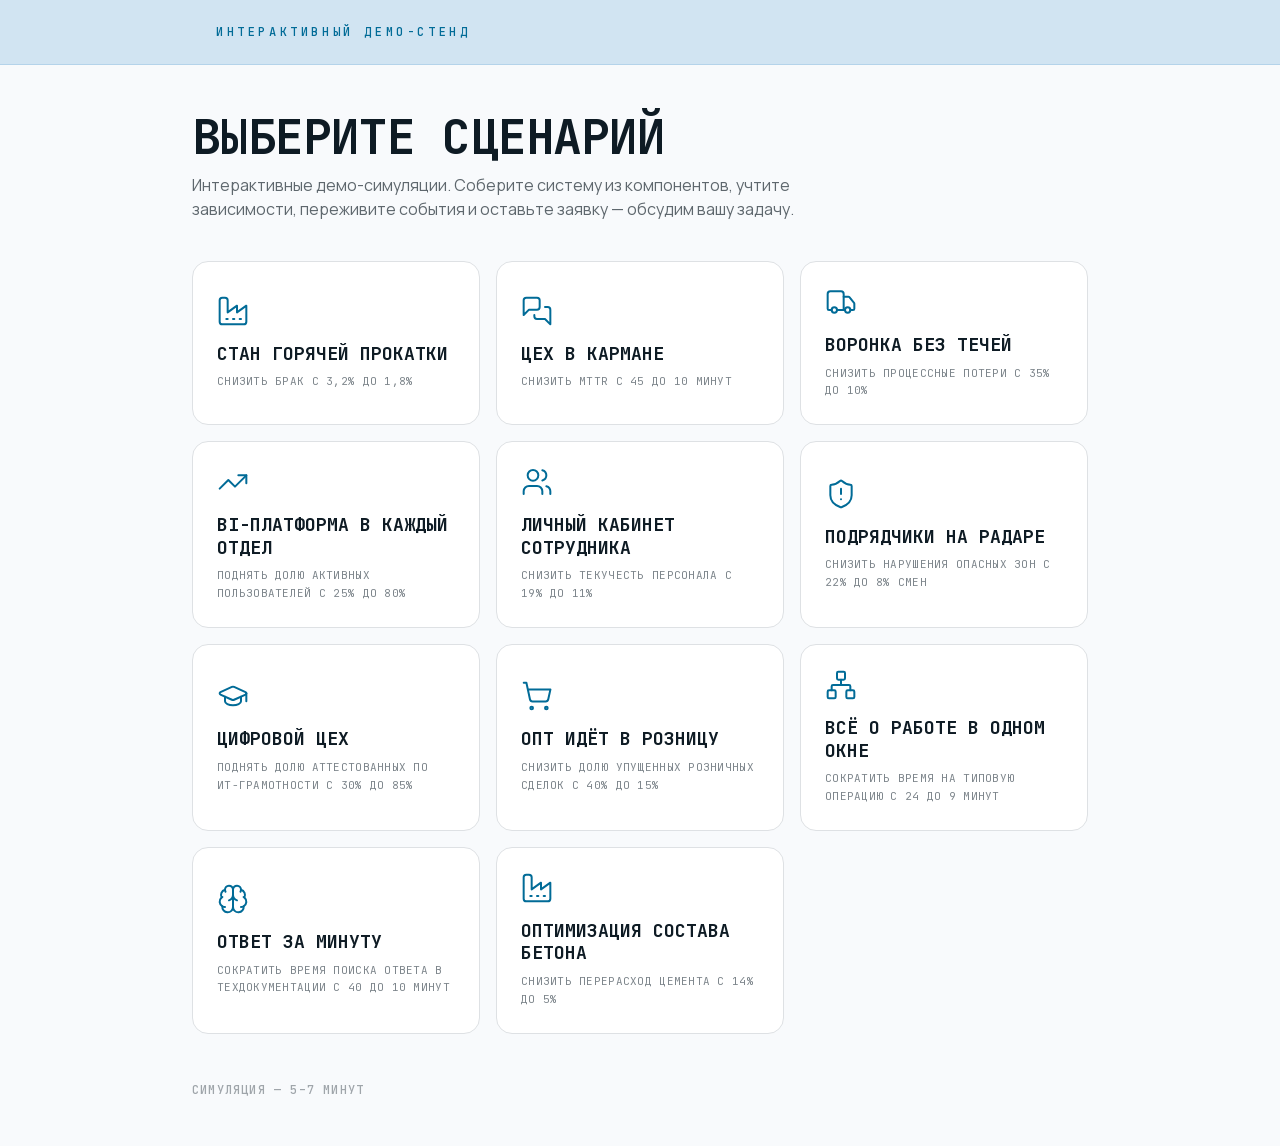
==== commit 2506c77e: "build: обновить демо — скрыт логотип и бренд-упоминания" ====
--- a/index.html
+++ b/index.html
@@ -4,8 +4,8 @@
     <meta charset="UTF-8" />
     <meta name="viewport" content="width=device-width, initial-scale=1.0" />
     <title>IT Solution Game</title>
-    <script type="module" crossorigin src="./assets/index-oMR1G1Jj.js"></script>
-    <link rel="stylesheet" crossorigin href="./assets/index-KyHY2jfR.css">
+    <script type="module" crossorigin src="./assets/index-CY2imfvq.js"></script>
+    <link rel="stylesheet" crossorigin href="./assets/index-CBIp3-F5.css">
   </head>
   <body>
     <div id="root"></div>
--- a/assets/index-CBIp3-F5.css
+++ b/assets/index-CBIp3-F5.css
@@ -0,0 +1 @@
+@font-face{font-family:Manrope;font-style:normal;font-weight:400;font-display:swap;src:url(./Manrope-400-cyrillic-DJ9PYDpy.woff2) format("woff2");unicode-range:U+0301,U+0400-045F,U+0490-0491,U+04B0-04B1,U+2116}@font-face{font-family:Manrope;font-style:normal;font-weight:400;font-display:swap;src:url(./Manrope-400-latin-C46ZzDBF.woff2) format("woff2");unicode-range:U+0000-00FF,U+0131,U+0152-0153,U+02BB-02BC,U+02C6,U+02DA,U+02DC,U+0304,U+0308,U+0329,U+2000-206F,U+20AC,U+2122,U+2191,U+2193,U+2212,U+2215,U+FEFF,U+FFFD}@font-face{font-family:Manrope;font-style:normal;font-weight:500;font-display:swap;src:url(./Manrope-400-cyrillic-DJ9PYDpy.woff2) format("woff2");unicode-range:U+0301,U+0400-045F,U+0490-0491,U+04B0-04B1,U+2116}@font-face{font-family:Manrope;font-style:normal;font-weight:500;font-display:swap;src:url(./Manrope-400-latin-C46ZzDBF.woff2) format("woff2");unicode-range:U+0000-00FF,U+0131,U+0152-0153,U+02BB-02BC,U+02C6,U+02DA,U+02DC,U+0304,U+0308,U+0329,U+2000-206F,U+20AC,U+2122,U+2191,U+2193,U+2212,U+2215,U+FEFF,U+FFFD}@font-face{font-family:Manrope;font-style:normal;font-weight:600;font-display:swap;src:url(./Manrope-400-cyrillic-DJ9PYDpy.woff2) format("woff2");unicode-range:U+0301,U+0400-045F,U+0490-0491,U+04B0-04B1,U+2116}@font-face{font-family:Manrope;font-style:normal;font-weight:600;font-display:swap;src:url(./Manrope-400-latin-C46ZzDBF.woff2) format("woff2");unicode-range:U+0000-00FF,U+0131,U+0152-0153,U+02BB-02BC,U+02C6,U+02DA,U+02DC,U+0304,U+0308,U+0329,U+2000-206F,U+20AC,U+2122,U+2191,U+2193,U+2212,U+2215,U+FEFF,U+FFFD}@font-face{font-family:Manrope;font-style:normal;font-weight:700;font-display:swap;src:url(./Manrope-400-cyrillic-DJ9PYDpy.woff2) format("woff2");unicode-range:U+0301,U+0400-045F,U+0490-0491,U+04B0-04B1,U+2116}@font-face{font-family:Manrope;font-style:normal;font-weight:700;font-display:swap;src:url(./Manrope-400-latin-C46ZzDBF.woff2) format("woff2");unicode-range:U+0000-00FF,U+0131,U+0152-0153,U+02BB-02BC,U+02C6,U+02DA,U+02DC,U+0304,U+0308,U+0329,U+2000-206F,U+20AC,U+2122,U+2191,U+2193,U+2212,U+2215,U+FEFF,U+FFFD}@font-face{font-family:Manrope;font-style:normal;font-weight:800;font-display:swap;src:url(./Manrope-400-cyrillic-DJ9PYDpy.woff2) format("woff2");unicode-range:U+0301,U+0400-045F,U+0490-0491,U+04B0-04B1,U+2116}@font-face{font-family:Manrope;font-style:normal;font-weight:800;font-display:swap;src:url(./Manrope-400-latin-C46ZzDBF.woff2) format("woff2");unicode-range:U+0000-00FF,U+0131,U+0152-0153,U+02BB-02BC,U+02C6,U+02DA,U+02DC,U+0304,U+0308,U+0329,U+2000-206F,U+20AC,U+2122,U+2191,U+2193,U+2212,U+2215,U+FEFF,U+FFFD}@font-face{font-family:JetBrains Mono;font-style:normal;font-weight:400;font-display:swap;src:url(./JetBrainsMono-400-cyrillic-D2jMJ_bk.woff2) format("woff2");unicode-range:U+0301,U+0400-045F,U+0490-0491,U+04B0-04B1,U+2116}@font-face{font-family:JetBrains Mono;font-style:normal;font-weight:400;font-display:swap;src:url(./JetBrainsMono-400-latin-Db4Uuiha.woff2) format("woff2");unicode-range:U+0000-00FF,U+0131,U+0152-0153,U+02BB-02BC,U+02C6,U+02DA,U+02DC,U+0304,U+0308,U+0329,U+2000-206F,U+20AC,U+2122,U+2191,U+2193,U+2212,U+2215,U+FEFF,U+FFFD}@font-face{font-family:JetBrains Mono;font-style:normal;font-weight:500;font-display:swap;src:url(./JetBrainsMono-400-cyrillic-D2jMJ_bk.woff2) format("woff2");unicode-range:U+0301,U+0400-045F,U+0490-0491,U+04B0-04B1,U+2116}@font-face{font-family:JetBrains Mono;font-style:normal;font-weight:500;font-display:swap;src:url(./JetBrainsMono-400-latin-Db4Uuiha.woff2) format("woff2");unicode-range:U+0000-00FF,U+0131,U+0152-0153,U+02BB-02BC,U+02C6,U+02DA,U+02DC,U+0304,U+0308,U+0329,U+2000-206F,U+20AC,U+2122,U+2191,U+2193,U+2212,U+2215,U+FEFF,U+FFFD}@font-face{font-family:JetBrains Mono;font-style:normal;font-weight:700;font-display:swap;src:url(./JetBrainsMono-400-cyrillic-D2jMJ_bk.woff2) format("woff2");unicode-range:U+0301,U+0400-045F,U+0490-0491,U+04B0-04B1,U+2116}@font-face{font-family:JetBrains Mono;font-style:normal;font-weight:700;font-display:swap;src:url(./JetBrainsMono-400-latin-Db4Uuiha.woff2) format("woff2");unicode-range:U+0000-00FF,U+0131,U+0152-0153,U+02BB-02BC,U+02C6,U+02DA,U+02DC,U+0304,U+0308,U+0329,U+2000-206F,U+20AC,U+2122,U+2191,U+2193,U+2212,U+2215,U+FEFF,U+FFFD}*,:before,:after{--tw-border-spacing-x:0;--tw-border-spacing-y:0;--tw-translate-x:0;--tw-translate-y:0;--tw-rotate:0;--tw-skew-x:0;--tw-skew-y:0;--tw-scale-x:1;--tw-scale-y:1;--tw-pan-x: ;--tw-pan-y: ;--tw-pinch-zoom: ;--tw-scroll-snap-strictness:proximity;--tw-gradient-from-position: ;--tw-gradient-via-position: ;--tw-gradient-to-position: ;--tw-ordinal: ;--tw-slashed-zero: ;--tw-numeric-figure: ;--tw-numeric-spacing: ;--tw-numeric-fraction: ;--tw-ring-inset: ;--tw-ring-offset-width:0px;--tw-ring-offset-color:#fff;--tw-ring-color:rgb(59 130 246 / .5);--tw-ring-offset-shadow:0 0 #0000;--tw-ring-shadow:0 0 #0000;--tw-shadow:0 0 #0000;--tw-shadow-colored:0 0 #0000;--tw-blur: ;--tw-brightness: ;--tw-contrast: ;--tw-grayscale: ;--tw-hue-rotate: ;--tw-invert: ;--tw-saturate: ;--tw-sepia: ;--tw-drop-shadow: ;--tw-backdrop-blur: ;--tw-backdrop-brightness: ;--tw-backdrop-contrast: ;--tw-backdrop-grayscale: ;--tw-backdrop-hue-rotate: ;--tw-backdrop-invert: ;--tw-backdrop-opacity: ;--tw-backdrop-saturate: ;--tw-backdrop-sepia: ;--tw-contain-size: ;--tw-contain-layout: ;--tw-contain-paint: ;--tw-contain-style: }::backdrop{--tw-border-spacing-x:0;--tw-border-spacing-y:0;--tw-translate-x:0;--tw-translate-y:0;--tw-rotate:0;--tw-skew-x:0;--tw-skew-y:0;--tw-scale-x:1;--tw-scale-y:1;--tw-pan-x: ;--tw-pan-y: ;--tw-pinch-zoom: ;--tw-scroll-snap-strictness:proximity;--tw-gradient-from-position: ;--tw-gradient-via-position: ;--tw-gradient-to-position: ;--tw-ordinal: ;--tw-slashed-zero: ;--tw-numeric-figure: ;--tw-numeric-spacing: ;--tw-numeric-fraction: ;--tw-ring-inset: ;--tw-ring-offset-width:0px;--tw-ring-offset-color:#fff;--tw-ring-color:rgb(59 130 246 / .5);--tw-ring-offset-shadow:0 0 #0000;--tw-ring-shadow:0 0 #0000;--tw-shadow:0 0 #0000;--tw-shadow-colored:0 0 #0000;--tw-blur: ;--tw-brightness: ;--tw-contrast: ;--tw-grayscale: ;--tw-hue-rotate: ;--tw-invert: ;--tw-saturate: ;--tw-sepia: ;--tw-drop-shadow: ;--tw-backdrop-blur: ;--tw-backdrop-brightness: ;--tw-backdrop-contrast: ;--tw-backdrop-grayscale: ;--tw-backdrop-hue-rotate: ;--tw-backdrop-invert: ;--tw-backdrop-opacity: ;--tw-backdrop-saturate: ;--tw-backdrop-sepia: ;--tw-contain-size: ;--tw-contain-layout: ;--tw-contain-paint: ;--tw-contain-style: }*,:before,:after{box-sizing:border-box;border-width:0;border-style:solid;border-color:#e5e7eb}:before,:after{--tw-content: ""}html,:host{line-height:1.5;-webkit-text-size-adjust:100%;-moz-tab-size:4;-o-tab-size:4;tab-size:4;font-family:var(--font-sans);font-feature-settings:normal;font-variation-settings:normal;-webkit-tap-highlight-color:transparent}body{margin:0;line-height:inherit}hr{height:0;color:inherit;border-top-width:1px}abbr:where([title]){-webkit-text-decoration:underline dotted;text-decoration:underline dotted}h1,h2,h3,h4,h5,h6{font-size:inherit;font-weight:inherit}a{color:inherit;text-decoration:inherit}b,strong{font-weight:bolder}code,kbd,samp,pre{font-family:var(--font-mono);font-feature-settings:normal;font-variation-settings:normal;font-size:1em}small{font-size:80%}sub,sup{font-size:75%;line-height:0;position:relative;vertical-align:baseline}sub{bottom:-.25em}sup{top:-.5em}table{text-indent:0;border-color:inherit;border-collapse:collapse}button,input,optgroup,select,textarea{font-family:inherit;font-feature-settings:inherit;font-variation-settings:inherit;font-size:100%;font-weight:inherit;line-height:inherit;letter-spacing:inherit;color:inherit;margin:0;padding:0}button,select{text-transform:none}button,input:where([type=button]),input:where([type=reset]),input:where([type=submit]){-webkit-appearance:button;background-color:transparent;background-image:none}:-moz-focusring{outline:auto}:-moz-ui-invalid{box-shadow:none}progress{vertical-align:baseline}::-webkit-inner-spin-button,::-webkit-outer-spin-button{height:auto}[type=search]{-webkit-appearance:textfield;outline-offset:-2px}::-webkit-search-decoration{-webkit-appearance:none}::-webkit-file-upload-button{-webkit-appearance:button;font:inherit}summary{display:list-item}blockquote,dl,dd,h1,h2,h3,h4,h5,h6,hr,figure,p,pre{margin:0}fieldset{margin:0;padding:0}legend{padding:0}ol,ul,menu{list-style:none;margin:0;padding:0}dialog{padding:0}textarea{resize:vertical}input::-moz-placeholder,textarea::-moz-placeholder{opacity:1;color:#9ca3af}input::placeholder,textarea::placeholder{opacity:1;color:#9ca3af}button,[role=button]{cursor:pointer}:disabled{cursor:default}img,svg,video,canvas,audio,iframe,embed,object{display:block;vertical-align:middle}img,video{max-width:100%;height:auto}[hidden]:where(:not([hidden=until-found])){display:none}body{font-family:var(--font-sans);color:var(--neutral-900);background:#fff;-webkit-font-smoothing:antialiased}.visible{visibility:visible}.fixed{position:fixed}.absolute{position:absolute}.relative{position:relative}.sticky{position:sticky}.inset-0{top:0;right:0;bottom:0;left:0}.right-4{right:1rem}.top-0{top:0}.top-4{top:1rem}.z-40{z-index:40}.z-50{z-index:50}.mx-auto{margin-left:auto;margin-right:auto}.mb-1{margin-bottom:.25rem}.mb-10{margin-bottom:2.5rem}.mb-2{margin-bottom:.5rem}.mb-3{margin-bottom:.75rem}.mb-4{margin-bottom:1rem}.mb-5{margin-bottom:1.25rem}.mb-6{margin-bottom:1.5rem}.mb-8{margin-bottom:2rem}.mt-0\.5{margin-top:.125rem}.mt-1{margin-top:.25rem}.mt-12{margin-top:3rem}.mt-2{margin-top:.5rem}.mt-3{margin-top:.75rem}.mt-4{margin-top:1rem}.mt-5{margin-top:1.25rem}.flex{display:flex}.inline-flex{display:inline-flex}.table{display:table}.grid{display:grid}.h-1{height:.25rem}.h-1\.5{height:.375rem}.h-12{height:3rem}.h-16{height:4rem}.h-5{height:1.25rem}.h-64{height:16rem}.h-full{height:100%}.max-h-96{max-height:24rem}.max-h-\[40vh\]{max-height:40vh}.min-h-screen{min-height:100vh}.w-5{width:1.25rem}.w-auto{width:auto}.w-full{width:100%}.min-w-0{min-width:0px}.max-w-2xl{max-width:42rem}.max-w-4xl{max-width:56rem}.max-w-5xl{max-width:64rem}.max-w-6xl{max-width:72rem}.max-w-7xl{max-width:80rem}.max-w-md{max-width:28rem}.max-w-xl{max-width:36rem}.max-w-xs{max-width:20rem}.flex-1{flex:1 1 0%}.flex-shrink-0,.shrink-0{flex-shrink:0}.cursor-not-allowed{cursor:not-allowed}.cursor-pointer{cursor:pointer}.resize-y{resize:vertical}.grid-cols-2{grid-template-columns:repeat(2,minmax(0,1fr))}.flex-col{flex-direction:column}.flex-wrap{flex-wrap:wrap}.items-start{align-items:flex-start}.items-center{align-items:center}.justify-center{justify-content:center}.justify-between{justify-content:space-between}.gap-1{gap:.25rem}.gap-1\.5{gap:.375rem}.gap-2{gap:.5rem}.gap-2\.5{gap:.625rem}.gap-3{gap:.75rem}.gap-4{gap:1rem}.gap-6{gap:1.5rem}.space-y-2>:not([hidden])~:not([hidden]){--tw-space-y-reverse:0;margin-top:calc(.5rem * calc(1 - var(--tw-space-y-reverse)));margin-bottom:calc(.5rem * var(--tw-space-y-reverse))}.space-y-3>:not([hidden])~:not([hidden]){--tw-space-y-reverse:0;margin-top:calc(.75rem * calc(1 - var(--tw-space-y-reverse)));margin-bottom:calc(.75rem * var(--tw-space-y-reverse))}.space-y-4>:not([hidden])~:not([hidden]){--tw-space-y-reverse:0;margin-top:calc(1rem * calc(1 - var(--tw-space-y-reverse)));margin-bottom:calc(1rem * var(--tw-space-y-reverse))}.space-y-6>:not([hidden])~:not([hidden]){--tw-space-y-reverse:0;margin-top:calc(1.5rem * calc(1 - var(--tw-space-y-reverse)));margin-bottom:calc(1.5rem * var(--tw-space-y-reverse))}.self-start{align-self:flex-start}.overflow-x-auto{overflow-x:auto}.overflow-y-auto{overflow-y:auto}.truncate{overflow:hidden;text-overflow:ellipsis;white-space:nowrap}.whitespace-nowrap{white-space:nowrap}.rounded-2xl{border-radius:1rem}.rounded-full{border-radius:9999px}.rounded-lg{border-radius:.5rem}.rounded-md{border-radius:.375rem}.rounded-xl{border-radius:.75rem}.border{border-width:1px}.border-2{border-width:2px}.border-b{border-bottom-width:1px}.border-t{border-top-width:1px}.border-amber-200{border-color:var(--warning-200)}.border-amber-400{border-color:var(--warning-400)}.border-emerald-200{border-color:var(--success-200)}.border-emerald-500{border-color:var(--success-500)}.border-orange-200{border-color:var(--accent-200)}.border-orange-500{border-color:var(--accent-500)}.border-orange-600{border-color:var(--accent-600)}.border-red-200{border-color:var(--danger-200)}.border-red-500{border-color:var(--danger-500)}.border-stone-100{border-color:var(--neutral-100)}.border-stone-200{border-color:var(--neutral-200)}.border-stone-300{border-color:var(--neutral-300)}.border-stone-900{border-color:var(--neutral-900)}.bg-amber-50{background-color:var(--warning-50)}.bg-black\/40{background-color:#0006}.bg-emerald-50{background-color:var(--success-50)}.bg-emerald-500{background-color:var(--success-500)}.bg-orange-50{background-color:var(--accent-50)}.bg-orange-500{background-color:var(--accent-500)}.bg-orange-600{background-color:var(--accent-600)}.bg-red-50{background-color:var(--danger-50)}.bg-stone-100{background-color:var(--neutral-100)}.bg-stone-50{background-color:var(--neutral-50)}.bg-stone-900{background-color:var(--neutral-900)}.bg-white{--tw-bg-opacity:1;background-color:rgb(255 255 255 / var(--tw-bg-opacity, 1))}.object-contain{-o-object-fit:contain;object-fit:contain}.p-10{padding:2.5rem}.p-2{padding:.5rem}.p-3{padding:.75rem}.p-4{padding:1rem}.p-5{padding:1.25rem}.p-6{padding:1.5rem}.px-1\.5{padding-left:.375rem;padding-right:.375rem}.px-2{padding-left:.5rem;padding-right:.5rem}.px-3{padding-left:.75rem;padding-right:.75rem}.px-4{padding-left:1rem;padding-right:1rem}.px-5{padding-left:1.25rem;padding-right:1.25rem}.px-6{padding-left:1.5rem;padding-right:1.5rem}.px-8{padding-left:2rem;padding-right:2rem}.py-0\.5{padding-top:.125rem;padding-bottom:.125rem}.py-1{padding-top:.25rem;padding-bottom:.25rem}.py-1\.5{padding-top:.375rem;padding-bottom:.375rem}.py-12{padding-top:3rem;padding-bottom:3rem}.py-2{padding-top:.5rem;padding-bottom:.5rem}.py-2\.5{padding-top:.625rem;padding-bottom:.625rem}.py-3{padding-top:.75rem;padding-bottom:.75rem}.py-4{padding-top:1rem;padding-bottom:1rem}.py-6{padding-top:1.5rem;padding-bottom:1.5rem}.py-8{padding-top:2rem;padding-bottom:2rem}.pb-4{padding-bottom:1rem}.pr-1{padding-right:.25rem}.pr-2{padding-right:.5rem}.pt-3{padding-top:.75rem}.text-left{text-align:left}.text-center{text-align:center}.text-right{text-align:right}.align-top{vertical-align:top}.text-2xl{font-size:1.5rem;line-height:2rem}.text-3xl{font-size:1.875rem;line-height:2.25rem}.text-4xl{font-size:2.25rem;line-height:2.5rem}.text-5xl{font-size:3rem;line-height:1}.text-\[10px\]{font-size:10px}.text-\[11px\]{font-size:11px}.text-\[9px\]{font-size:9px}.text-base{font-size:1rem;line-height:1.5rem}.text-lg{font-size:1.125rem;line-height:1.75rem}.text-sm{font-size:.875rem;line-height:1.25rem}.text-xl{font-size:1.25rem;line-height:1.75rem}.text-xs{font-size:.75rem;line-height:1rem}.font-bold{font-weight:700}.font-medium{font-weight:500}.font-normal{font-weight:400}.font-semibold{font-weight:600}.leading-none{line-height:1}.leading-relaxed{line-height:1.625}.leading-tight{line-height:1.25}.tracking-\[0\.3em\]{letter-spacing:.3em}.tracking-tight{letter-spacing:-.025em}.tracking-wide{letter-spacing:.025em}.tracking-widest{letter-spacing:.1em}.text-amber-600{color:var(--warning-600)}.text-emerald-400{color:var(--success-400)}.text-emerald-600{color:var(--success-600)}.text-emerald-700{color:var(--success-700)}.text-orange-600{color:var(--accent-600)}.text-orange-700{color:var(--accent-700)}.text-red-500{color:var(--danger-500)}.text-red-600{color:var(--danger-600)}.text-red-700{color:var(--danger-700)}.text-stone-300{color:var(--neutral-300)}.text-stone-400{color:var(--neutral-400)}.text-stone-500{color:var(--neutral-500)}.text-stone-600{color:var(--neutral-600)}.text-stone-700{color:var(--neutral-700)}.text-stone-800{color:var(--neutral-800)}.text-stone-900{color:var(--neutral-900)}.text-white{--tw-text-opacity:1;color:rgb(255 255 255 / var(--tw-text-opacity, 1))}.antialiased{-webkit-font-smoothing:antialiased;-moz-osx-font-smoothing:grayscale}.accent-orange-600{accent-color:var(--accent-600)}.shadow-2xl{--tw-shadow:0 25px 50px -12px rgb(0 0 0 / .25);--tw-shadow-colored:0 25px 50px -12px var(--tw-shadow-color);box-shadow:var(--tw-ring-offset-shadow, 0 0 #0000),var(--tw-ring-shadow, 0 0 #0000),var(--tw-shadow)}.shadow-card{--tw-shadow:0 8px 24px rgba(8,47,71,.1);--tw-shadow-colored:0 8px 24px var(--tw-shadow-color);box-shadow:var(--tw-ring-offset-shadow, 0 0 #0000),var(--tw-ring-shadow, 0 0 #0000),var(--tw-shadow)}.shadow-card-lg{--tw-shadow:0 18px 48px rgba(8,47,71,.14);--tw-shadow-colored:0 18px 48px var(--tw-shadow-color);box-shadow:var(--tw-ring-offset-shadow, 0 0 #0000),var(--tw-ring-shadow, 0 0 #0000),var(--tw-shadow)}.shadow-sm{--tw-shadow:0 1px 2px 0 rgb(0 0 0 / .05);--tw-shadow-colored:0 1px 2px 0 var(--tw-shadow-color);box-shadow:var(--tw-ring-offset-shadow, 0 0 #0000),var(--tw-ring-shadow, 0 0 #0000),var(--tw-shadow)}.ring-1{--tw-ring-offset-shadow:var(--tw-ring-inset) 0 0 0 var(--tw-ring-offset-width) var(--tw-ring-offset-color);--tw-ring-shadow:var(--tw-ring-inset) 0 0 0 calc(1px + var(--tw-ring-offset-width)) var(--tw-ring-color);box-shadow:var(--tw-ring-offset-shadow),var(--tw-ring-shadow),var(--tw-shadow, 0 0 #0000)}.ring-orange-500{--tw-ring-color:var(--accent-500)}.filter{filter:var(--tw-blur) var(--tw-brightness) var(--tw-contrast) var(--tw-grayscale) var(--tw-hue-rotate) var(--tw-invert) var(--tw-saturate) var(--tw-sepia) var(--tw-drop-shadow)}.backdrop-blur-sm{--tw-backdrop-blur:blur(4px);-webkit-backdrop-filter:var(--tw-backdrop-blur) var(--tw-backdrop-brightness) var(--tw-backdrop-contrast) var(--tw-backdrop-grayscale) var(--tw-backdrop-hue-rotate) var(--tw-backdrop-invert) var(--tw-backdrop-opacity) var(--tw-backdrop-saturate) var(--tw-backdrop-sepia);backdrop-filter:var(--tw-backdrop-blur) var(--tw-backdrop-brightness) var(--tw-backdrop-contrast) var(--tw-backdrop-grayscale) var(--tw-backdrop-hue-rotate) var(--tw-backdrop-invert) var(--tw-backdrop-opacity) var(--tw-backdrop-saturate) var(--tw-backdrop-sepia)}.transition{transition-property:color,background-color,border-color,text-decoration-color,fill,stroke,opacity,box-shadow,transform,filter,backdrop-filter;transition-timing-function:cubic-bezier(.4,0,.2,1);transition-duration:.15s}.transition-all{transition-property:all;transition-timing-function:cubic-bezier(.4,0,.2,1);transition-duration:.15s}.transition-transform{transition-property:transform;transition-timing-function:cubic-bezier(.4,0,.2,1);transition-duration:.15s}.duration-500{transition-duration:.5s}:root{--c-accent: #017cb0;--c-ink: #0e1b24;--c-bg: #f8fafc;--c-success: #1e9e6a;--c-warning: #e0a106;--c-danger: #d8412f;--font-sans: "Manrope", system-ui, sans-serif;--font-mono: "JetBrains Mono", monospace;--accent-50: color-mix(in srgb, var(--c-accent) 8%, white);--accent-100: color-mix(in srgb, var(--c-accent) 16%, white);--accent-200: color-mix(in srgb, var(--c-accent) 32%, white);--accent-300: color-mix(in srgb, var(--c-accent) 52%, white);--accent-400: color-mix(in srgb, var(--c-accent) 76%, white);--accent-500: var(--c-accent);--accent-600: color-mix(in srgb, var(--c-accent) 86%, black);--accent-700: color-mix(in srgb, var(--c-accent) 72%, black);--accent-800: color-mix(in srgb, var(--c-accent) 58%, black);--accent-900: color-mix(in srgb, var(--c-accent) 46%, black);--neutral-50: var(--c-bg);--neutral-100: color-mix(in srgb, var(--c-ink) 5%, var(--c-bg));--neutral-200: color-mix(in srgb, var(--c-ink) 11%, var(--c-bg));--neutral-300: color-mix(in srgb, var(--c-ink) 20%, var(--c-bg));--neutral-400: color-mix(in srgb, var(--c-ink) 38%, var(--c-bg));--neutral-500: color-mix(in srgb, var(--c-ink) 52%, var(--c-bg));--neutral-600: color-mix(in srgb, var(--c-ink) 66%, var(--c-bg));--neutral-700: color-mix(in srgb, var(--c-ink) 79%, var(--c-bg));--neutral-800: color-mix(in srgb, var(--c-ink) 90%, var(--c-bg));--neutral-900: var(--c-ink);--neutral-950: color-mix(in srgb, var(--c-ink) 80%, black);--success-50: color-mix(in srgb, var(--c-success) 12%, white);--success-200: color-mix(in srgb, var(--c-success) 40%, white);--success-400: color-mix(in srgb, var(--c-success) 78%, white);--success-500: var(--c-success);--success-600: color-mix(in srgb, var(--c-success) 86%, black);--success-700: color-mix(in srgb, var(--c-success) 72%, black);--success-800: color-mix(in srgb, var(--c-success) 58%, black);--warning-50: color-mix(in srgb, var(--c-warning) 14%, white);--warning-200: color-mix(in srgb, var(--c-warning) 42%, white);--warning-400: color-mix(in srgb, var(--c-warning) 80%, white);--warning-500: var(--c-warning);--warning-600: color-mix(in srgb, var(--c-warning) 86%, black);--warning-700: color-mix(in srgb, var(--c-warning) 72%, black);--danger-50: color-mix(in srgb, var(--c-danger) 12%, white);--danger-200: color-mix(in srgb, var(--c-danger) 40%, white);--danger-400: color-mix(in srgb, var(--c-danger) 78%, white);--danger-500: var(--c-danger);--danger-600: color-mix(in srgb, var(--c-danger) 86%, black);--danger-700: color-mix(in srgb, var(--c-danger) 72%, black)}.mono{font-family:var(--font-mono)}@keyframes pulse-accent{0%,to{box-shadow:0 0 color-mix(in srgb,var(--c-accent) 32%,transparent)}50%{box-shadow:0 0 0 14px color-mix(in srgb,var(--c-accent) 0%,transparent)}}.pulse-orange{animation:pulse-accent 2s infinite}.last\:border-0:last-child{border-width:0px}.hover\:border-amber-400:hover{border-color:var(--warning-400)}.hover\:border-orange-300:hover{border-color:var(--accent-300)}.hover\:border-orange-400:hover{border-color:var(--accent-400)}.hover\:border-stone-400:hover{border-color:var(--neutral-400)}.hover\:bg-amber-50:hover{background-color:var(--warning-50)}.hover\:bg-orange-700:hover{background-color:var(--accent-700)}.hover\:bg-red-50:hover{background-color:var(--danger-50)}.hover\:bg-stone-100:hover{background-color:var(--neutral-100)}.hover\:bg-stone-50:hover{background-color:var(--neutral-50)}.hover\:bg-stone-800:hover{background-color:var(--neutral-800)}.hover\:text-orange-600:hover{color:var(--accent-600)}.hover\:text-stone-900:hover{color:var(--neutral-900)}.hover\:shadow-accent:hover{--tw-shadow:0 14px 34px color-mix(in srgb, var(--c-accent) 30%, transparent);--tw-shadow-colored:0 14px 34px var(--tw-shadow-color);box-shadow:var(--tw-ring-offset-shadow, 0 0 #0000),var(--tw-ring-shadow, 0 0 #0000),var(--tw-shadow)}.hover\:shadow-card:hover{--tw-shadow:0 8px 24px rgba(8,47,71,.1);--tw-shadow-colored:0 8px 24px var(--tw-shadow-color);box-shadow:var(--tw-ring-offset-shadow, 0 0 #0000),var(--tw-ring-shadow, 0 0 #0000),var(--tw-shadow)}.focus\:border-orange-500:focus{border-color:var(--accent-500)}.focus\:outline-none:focus{outline:2px solid transparent;outline-offset:2px}.disabled\:cursor-not-allowed:disabled{cursor:not-allowed}.disabled\:bg-stone-100:disabled{background-color:var(--neutral-100)}.disabled\:text-stone-400:disabled{color:var(--neutral-400)}.disabled\:opacity-40:disabled{opacity:.4}.group:hover .group-hover\:translate-x-1{--tw-translate-x:.25rem;transform:translate(var(--tw-translate-x),var(--tw-translate-y)) rotate(var(--tw-rotate)) skew(var(--tw-skew-x)) skewY(var(--tw-skew-y)) scaleX(var(--tw-scale-x)) scaleY(var(--tw-scale-y))}@media (min-width: 640px){.sm\:grid-cols-2{grid-template-columns:repeat(2,minmax(0,1fr))}}@media (min-width: 768px){.md\:sticky{position:sticky}.md\:top-20{top:5rem}.md\:col-span-2{grid-column:span 2 / span 2}.md\:grid-cols-3{grid-template-columns:repeat(3,minmax(0,1fr))}.md\:grid-cols-4{grid-template-columns:repeat(4,minmax(0,1fr))}.md\:p-8{padding:2rem}.md\:px-8{padding-left:2rem;padding-right:2rem}.md\:text-5xl{font-size:3rem;line-height:1}.md\:text-6xl{font-size:3.75rem;line-height:1}}
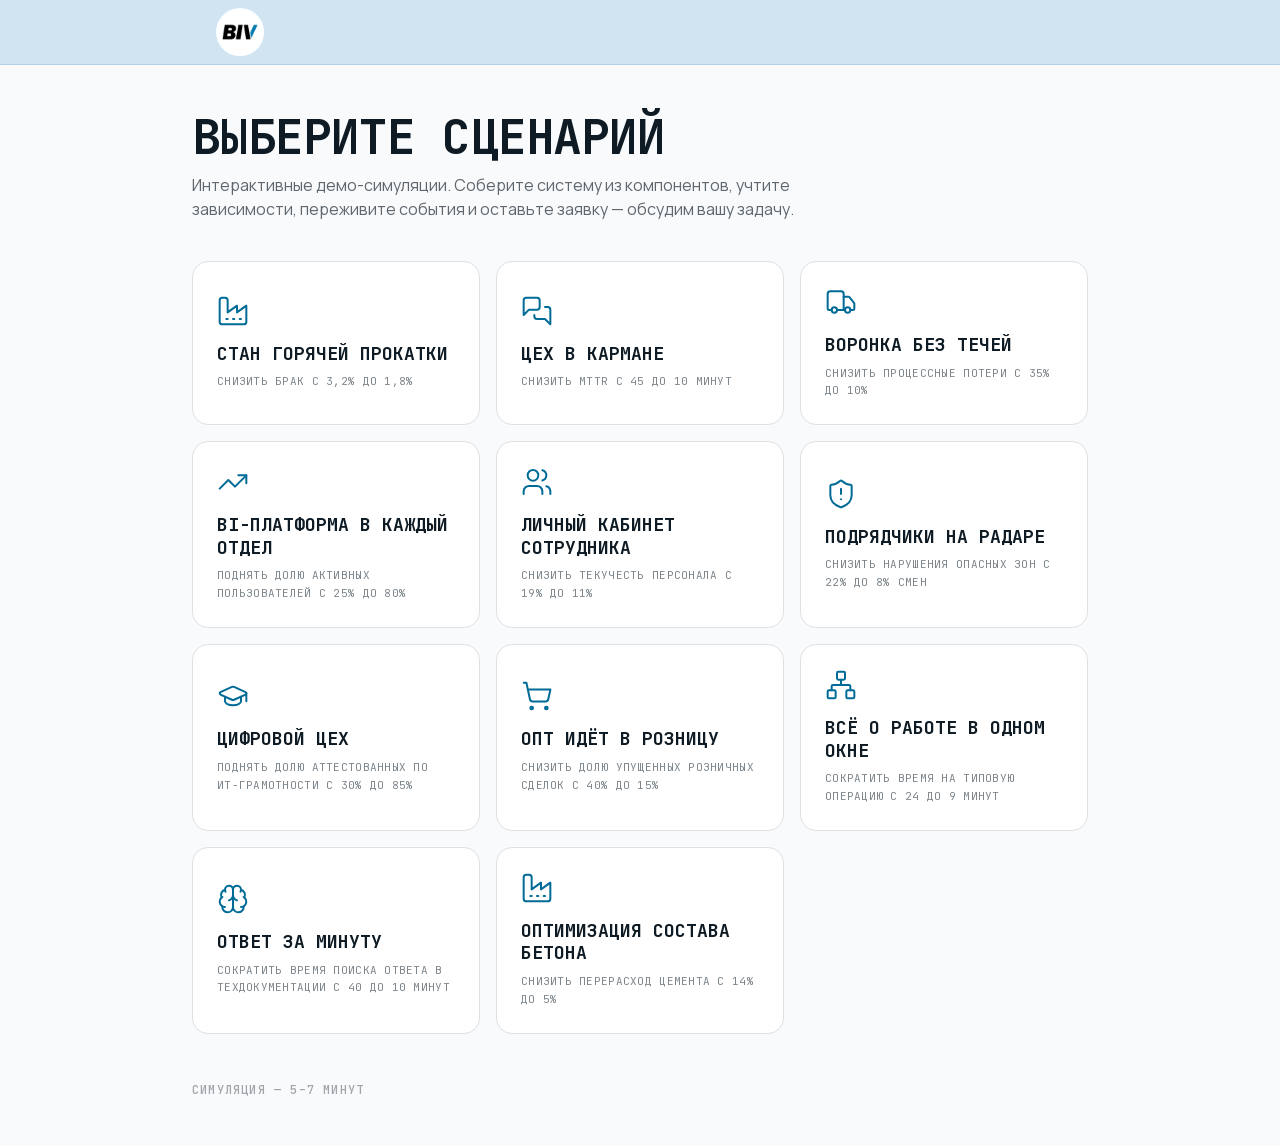
==== commit 9e151ef5: "build: обновить демо — логотип возвращён в шапку" ====
--- a/index.html
+++ b/index.html
@@ -4,7 +4,7 @@
     <meta charset="UTF-8" />
     <meta name="viewport" content="width=device-width, initial-scale=1.0" />
     <title>IT Solution Game</title>
-    <script type="module" crossorigin src="./assets/index-CY2imfvq.js"></script>
+    <script type="module" crossorigin src="./assets/index-DegsgsY_.js"></script>
     <link rel="stylesheet" crossorigin href="./assets/index-CBIp3-F5.css">
   </head>
   <body>
